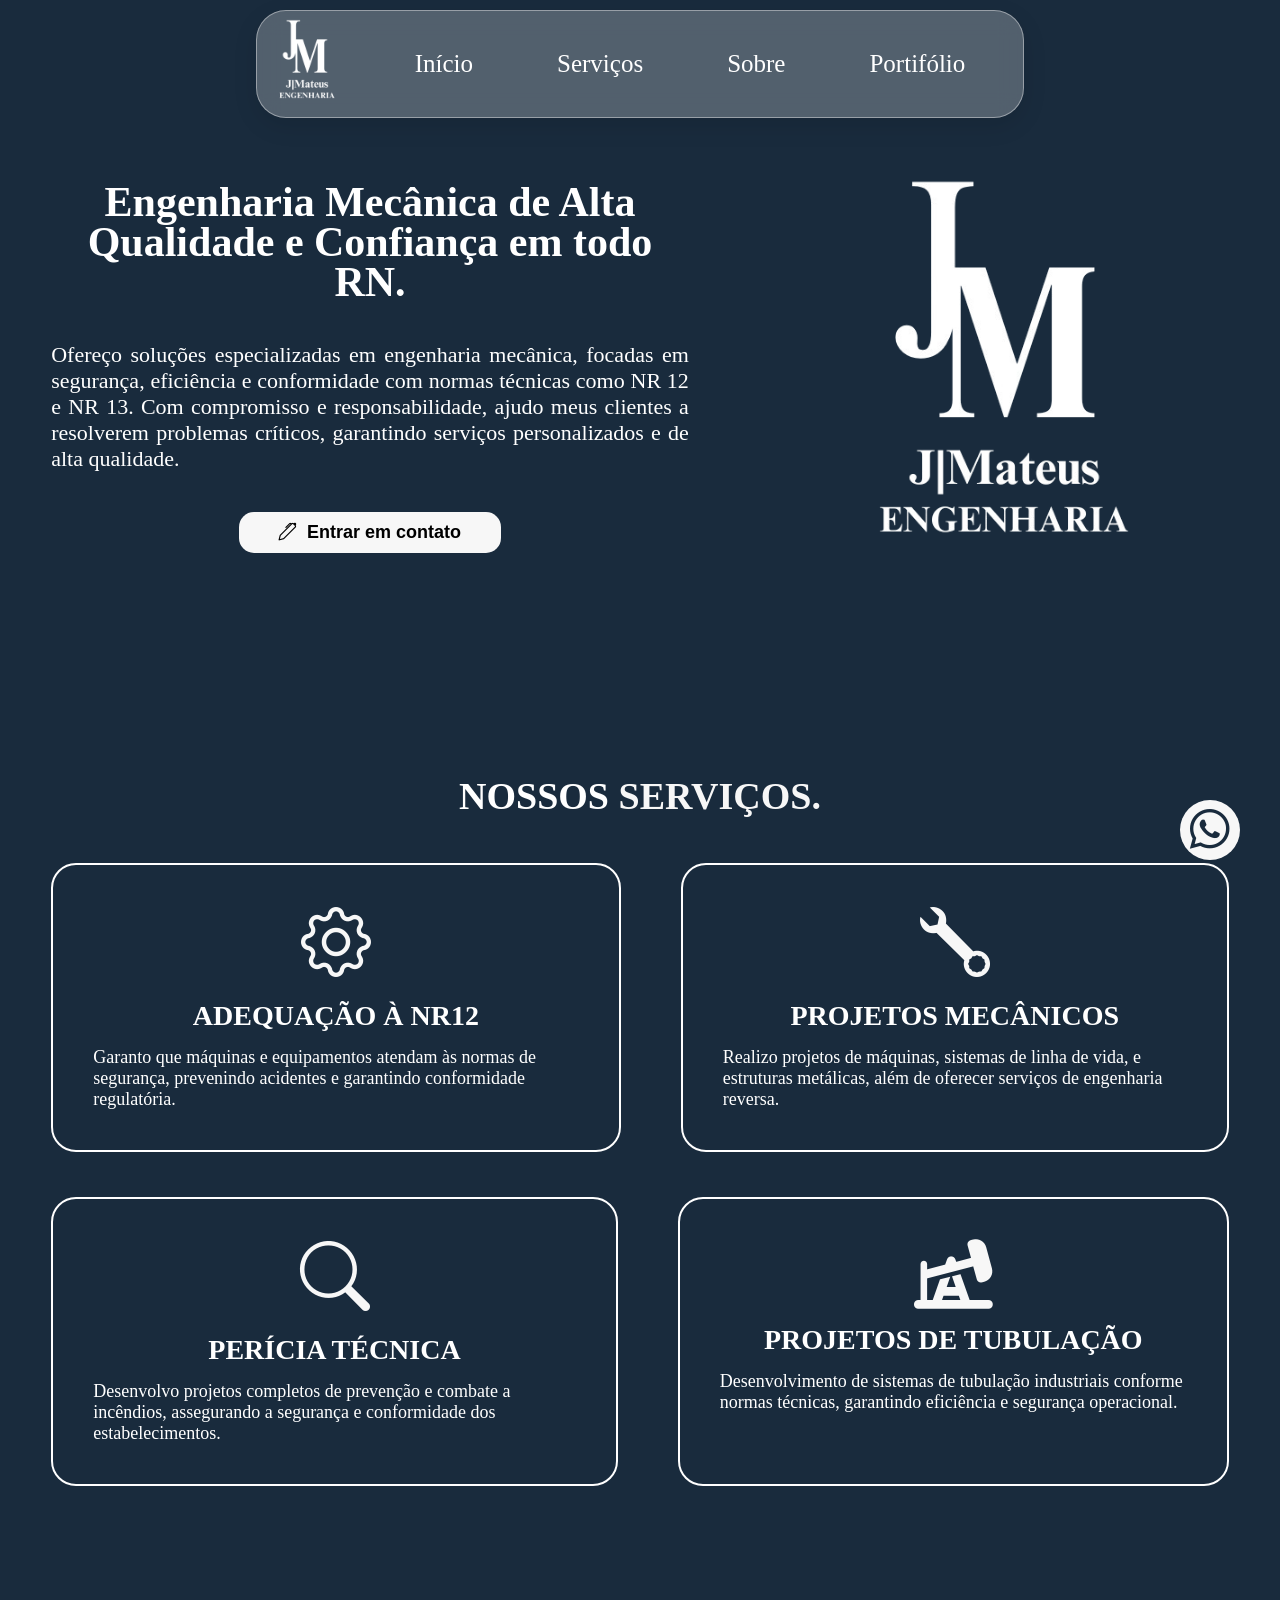
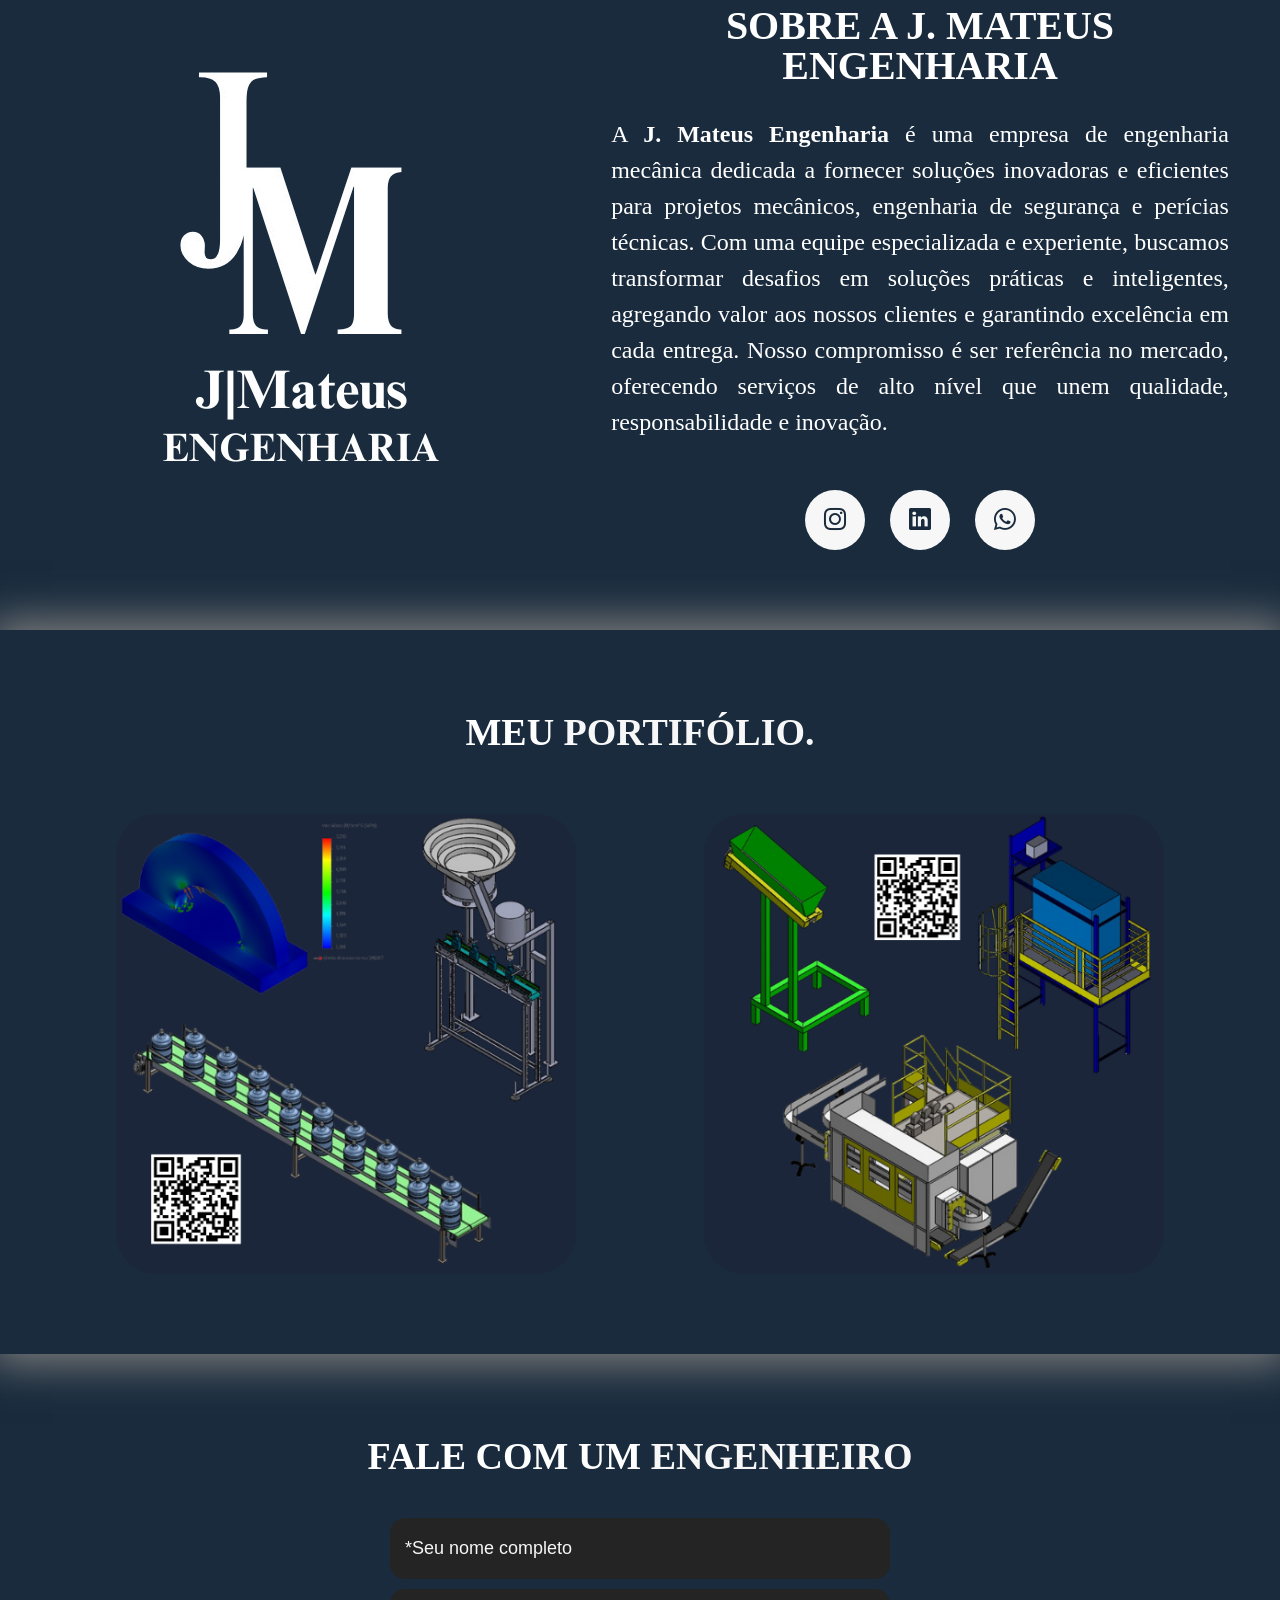
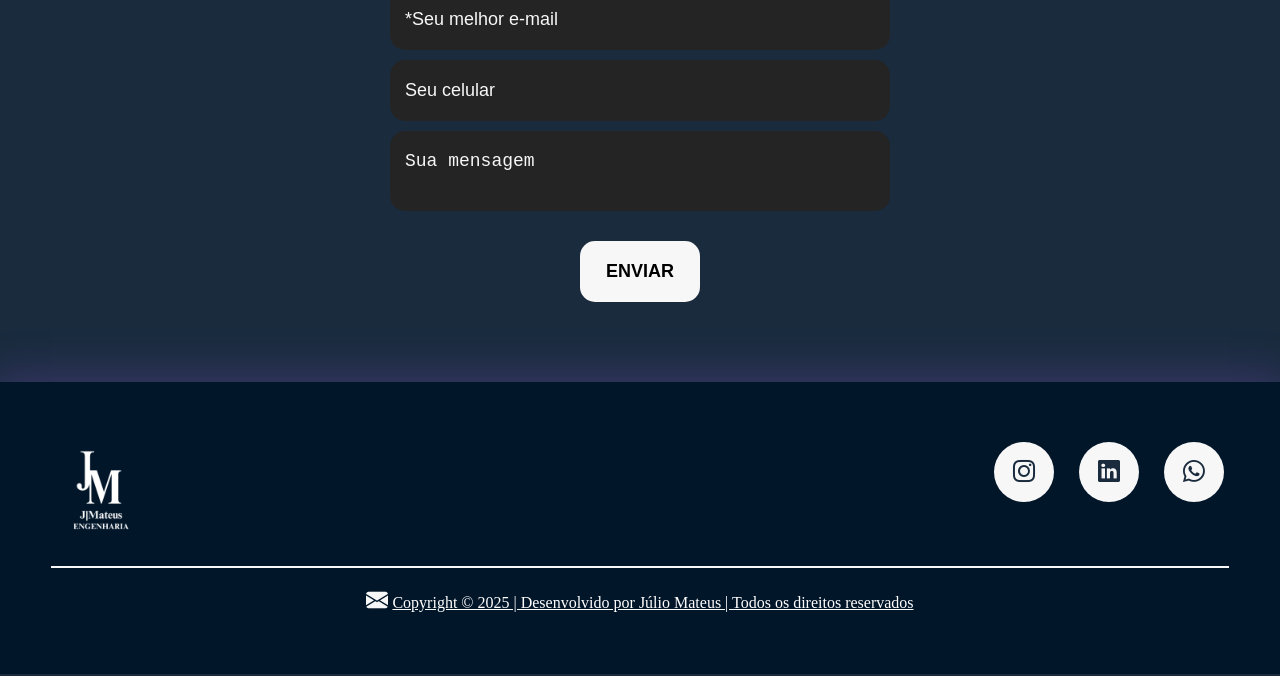
==== index.html @ 00699a29 "Add files via upload INITIAL COMMIT" ====
<!DOCTYPE html>
<html lang="pt-br">
<head>
    <meta charset="UTF-8">
    <meta name="viewport" content="width=device-width, initial-scale=1.0">
    
    <!-- GOOGLE FONTS -->
    <link rel="preconnect" href="https://fonts.googleapis.com">
    <link rel="preconnect" href="https://fonts.gstatic.com" crossorigin>
    <link href="https://fonts.googleapis.com/css2?family=Merriweather:wght@300&display=swap" rel="stylesheet">

    <!-- FIM GOOGLE FONTS-->
    <link rel="shotcut icon" href="images/LOGO-JMATEUS-ENGENHARIA-BRANCA.png">
    <!-- BOOTSTRAP ICONS-->
    <link rel="stylesheet" href="https://cdn.jsdelivr.net/npm/bootstrap-icons@1.11.3/font/bootstrap-icons.min.css">
    <!-- FIM BOOTSTRAP ICONS-->
    <!-- FONT AWESOME ICONS-->
    <!-- <link rel="stylesheet" href="https://cdnjs.cloudflare.com/ajax/libs/font-awesome/7.1.0/css/all.min.css"> -->
    <!-- <link rel="stylesheet" href="https://cdnjs.cloudflare.com/ajax/libs/font-awesome/7.0.1/css/all.min.css" integrity="sha512-2SwdPD6INVrV/lHTZbO2nodKhrnDdJK9/kg2XD1r9uGqPo1cUbujc+IYdlYdEErWNu69gVcYgdxlmVmzTWnetw==" crossorigin="anonymous" referrerpolicy="no-referrer" /> -->
                         <!-- https://fontawesome.com/icons/pipe-valve?f=classic&s=thin -->
    <link rel="stylesheet" href="https://cdnjs.cloudflare.com/ajax/libs/font-awesome/6.7.2/css/all.min.css" integrity="sha512-Evv84Mr4kqVGRNSgIGL/F/aIDqQb7xQ2vcrdIwxfjThSH8CSR7PBEakCr51Ck+w+/U6swU2Im1vVX0SVk9ABhg==" crossorigin="anonymous" referrerpolicy="no-referrer" />

    <!-- FIM FONT AWESOME ICONS-->




    <link rel="stylesheet" href="style.css">
    <title>J. Mateus Engenharia</title>
</head>
<body>

 <!-- Whatsapp flutuante-->
    <a href="https://wa.me/5584988782069?text=Olá, poderia me falar sobre projetos?" class="whatsapp-float" target="_blank">
    <i class="bi bi-whatsapp"></i></a>


 <!-- fim do Whatsapp flutuante-->

    <header>
        <div class="interface">
            <div class="logo">
                <a href="#">
                    <img src="images/LOGO-JMATEUS-ENGENHARIA-BRANCA.png" alt="Logo de J. Mateus Engenharia" width="100px">
                </a>
    
            </div>
            <!-- <div class="logo-crea">
                <a href="#">
                    <img src="images/logocreabranca.png" alt="crea" width="150px">
                </a>
            </div> -->



            <nav class = "menu-desktop">
                <ul>
                    <li><a href="#INICIO">Início</a></li>
                    <li><a href="#SERVICOS">Serviços</a></li>
                    <li><a href="#SOBRE">Sobre</a></li>
                    <li><a href="#PORTIFOLIO">Portifólio</a></li>
                    

                </ul>


            </nav>
            <div class="alivio">

                
            </div>


        </div><!--!interface-->
    </header>


    <main>

        
        <section class="topo-do-site" id="INICIO">

            <div class="interface">
                <div class="flex">
                    <div class="txt-topo-site">
                        <h1>Engenharia Mecânica de Alta Qualidade e Confiança em todo RN<span>.</span></h1>
                        <p>Ofereço soluções especializadas em engenharia mecânica, 
                            focadas em segurança, eficiência e conformidade com normas
                             técnicas como NR 12 e NR 13. Com compromisso e responsabilidade, 
                             ajudo meus clientes a resolverem problemas críticos, garantindo 
                             serviços personalizados e de alta qualidade.</p>

                        <div class="btn-contato">
                            <a href="contato_forms.html">


                                <button><i class="bi bi-pen"></i>Entrar em contato</button>
                            </a>
                        </div> <!-- btn contato-->




                    </div><!-- txt topo site-->
                    <div class="img-topo-site">

                        <img src="images/LOGO-JMATEUS-ENGENHARIA-BRANCA.png" alt="" width="450px">
                    </div> <!-- img topo site-->



                </div> <!--flex-->


            </div><!-- interface-->
            
        </section> <!-- section topo do site-->

        <section class="especialidades" id="SERVICOS">
            <div class="interface">
                <h2 class="titulo">NOSSOS <span>SERVIÇOS.</span></h2>
                <div class="flex">

                    <div class="especialidades-box">
                        <i class="bi bi-gear"></i>
                        <h3>ADEQUAÇÃO À NR12</h3>
                        <p>Garanto que máquinas e equipamentos atendam às normas de segurança, prevenindo acidentes e garantindo conformidade regulatória.</p>
                    </div><!--especialidades-box-->

                    
                    <!-- <div class="especialidades-box">
                        <i class="bi bi-exclamation-triangle"></i>
                        <h3>NR13</h3>
                        <p>Ofereço serviços para garantir que caldeiras, vasos de pressão e tubulações estejam em conformidade com as normas de segurança, prevenindo riscos e acidentes.</p>
                    </div>especialidades-box -->

                    <div class="especialidades-box">
                        <i class="bi bi-wrench"></i>
                        <h3>PROJETOS MECÂNICOS</h3>
                        <p>Realizo projetos de máquinas, sistemas de linha de vida, e estruturas metálicas, além de oferecer serviços de engenharia reversa.</p>
                    </div><!--especialidades-box-->

                </div><!--flex-->


                <div class="flex">
                    <div class="especialidades-box">
                        <i class="bi bi-search"></i>
                        <h3>PERÍCIA TÉCNICA</h3>
                        <p>Desenvolvo projetos completos de prevenção e combate a incêndios, assegurando a segurança e conformidade dos estabelecimentos.</p>
                    </div><!--especialidades-box-->

                    <div class="especialidades-box">
                        <!-- <i class="fa-solid fa-pipe"></i> -->
                        <i class="fa-solid fa-oil-well"></i>
                        <h3>PROJETOS DE TUBULAÇÃO</h3>
                        <p>Desenvolvimento de sistemas de tubulação industriais conforme normas técnicas, garantindo eficiência e segurança operacional.</p>
                    </div>

                </div><!--flex-->



 
            </div><!--interface-->
        </section><!--section especialidades-->

        <section class="sobre" id="SOBRE">
            <div class="interface">
                <div class="flex">
                    <div class="img-sobre">

                        <img src="images/LOGO-JMATEUS-ENGENHARIA-BRANCA.png" alt="Logo de J. Mateus Engenharia">
                    </div>



                    <!-- <div class="img-sobre">
                        <blockquote class="instagram-media" data-instgrm-permalink="https://www.instagram.com/p/DHyDS01RfUH/?utm_source=ig_web_copy_link/" data-instgrm-version="14" style="max-width: 540px; min-width: 326px;">
                            <a href="https://www.instagram.com/p/DHyDS01RfUH/?utm_source=ig_web_copy_link/">Ver esta publicação no Instagram</a>
                        </blockquote>
                        <script async src="//www.instagram.com/embed.js"></script>
                    </div> -->
                    


                    <div class="txt-sobre">
                        <h2>SOBRE A J. MATEUS ENGENHARIA</h2>
                        <P>A <span class="empresa">J. Mateus Engenharia</span> é uma empresa de engenharia mecânica dedicada a fornecer soluções inovadoras e eficientes para projetos mecânicos, engenharia de segurança e perícias técnicas. Com uma equipe especializada e experiente, buscamos transformar desafios em soluções práticas e inteligentes, agregando valor aos nossos clientes e garantindo excelência em cada entrega.
                            Nosso compromisso é ser referência no mercado, oferecendo serviços de alto nível que unem qualidade, responsabilidade e inovação.
                            
                        </p>
                        <div class="btn-social">
                            <a href="https://www.instagram.com/jmateusengenharia/"><button><i class="bi bi-instagram"></i></button></a>
                            <a href="https://www.linkedin.com/in/julio-mateus555/"><button><i class="bi bi-linkedin"></i></i></button></a>
                            <a href="https://wa.me/5584988782069"><button><i class="bi bi-whatsapp"></i></button></a>
                        </div>
                    </div><!--txt sobre-->

                </div><!-- flex -->
            </div><!-- interfacec -->
        </section><!-- sobre -->

        <section class="portifolio" id="PORTIFOLIO">
            <div class="interface">
                <h2 class="titulo">MEU <span>PORTIFÓLIO.</span></h2>
                <div class="flex">
                    <div class="img-port" style="background-image: url(images/Projetos-mecânicos.png);">
                        <div class="overlay">Projetos Mecânicos</div>
                    </div>
                    <div class="img-port" style="background-image: url(images/Projetos-NR12.png);">
                        <div class="overlay">NR 12</div>
                    </div>
 

                    

                </div><!--flex-->

            </div><!--interface-->
        </section><!--portifolio-->

        <section class="formulario">
            <div class="interface">
                <h2 class="titulo">FALE COM UM <span>ENGENHEIRO</span></h2>
                <!-- <form action="https://api.staticforms.xyz/submit" method="post"> -->
                <form action="https://formsubmit.co/juliodev555@gmail.com" method="POST">

                    
                    <input type="name" name="nome" id="" placeholder="*Seu nome completo" required>
                    <input type="email" name="email" id="" placeholder="*Seu melhor e-mail" required>
                    <input type="text" name="celular" id="" placeholder="Seu celular">
                    <textarea name="mensagem" id="" placeholder="Sua mensagem"></textarea>
                    <div class="btn-enviar"><input type="submit" value="ENVIAR"></div>

                    <!-- <input type="hidden" name="accessKey" value="3f8854d4-25dc-4fc2-8181-4c9c57c3ec31"> -->
                    <!-- <input type="hidden" name="redirectTo" value="https://engenheirojulio.com.br"> -->
                
                </form>



            </div><!--interface-->


        </section><!--formulario-->


    </main>

    <footer>
        <div class="interface">
            <div class="line-footer">
                <div class="flex">
                    <div class="logo-footer">
                        <a href="#INICIO" class="scroll-to-top">
                            <img src="images/LOGO-JMATEUS-ENGENHARIA-BRANCA.png" alt="" width="100px">

                        </a>
                        
                    </div><!--logo footer-->
                    <div class="btn-social">
                        <a href="https://www.instagram.com/jmateusengenharia/"><button><i class="bi bi-instagram"></i></button></a>
                        <a href="https://www.linkedin.com/in/julio-mateus555/"><button><i class="bi bi-linkedin"></i></i></button></a>
                        <a href="https://wa.me/5584988782069?text=Olá, poderia me falar sobre projetos?"><button><i class="bi bi-whatsapp"></i></button></a>

                    </div><!--btn social-->
                </div><!--felx-->


            </div><!--line footer-->
            <div class="line-footer borda">
                <p><i class="bi bi-envelope-fill"></i> <a href="mailto:juliodev555@gmail.com">Copyright © 2025 | Desenvolvido por Júlio Mateus | Todos os direitos reservados</a></p>

            </div><!--line footer-->

        </div><!--interface-->
    </footer>
</body>
</html>
---- style.css ----
/* ESTILO GERAL --- */

:root {

    /* --maintheme: #1B263B; */
    --maintheme:  rgba(0, 20, 40, 0.9);
    --botoes: #F7F7F7;
    --botoesborda: #a360fa33;
    --letras: #FFF;
    /* --cabecalho: #040c1c; */
    --cabecalho: rgba(0, 20, 40, 0.9);
    --Portifolio-letra: black;
    /* Adicione mais variáveis conforme necessário */
}




* {


    margin: 0;
    padding: 0;
    box-sizing: border-box;
    /* font-family: "Montserrat", sans-serif; */

    .merriweather-light {
        font-family: "Merriweather", sans-serif;
        font-weight: 700;
        font-style: normal;
      }
      
      
    /* 
    // <uniquifier>: Use a unique and descriptive class name
// <weight>: Use a value from 100 to 900

.montserrat-<uniquifier> {
  font-family: "Montserrat", sans-serif;
  font-optical-sizing: auto;
  font-weight: <weight>;
  font-style: normal;
}
 */

 
}




html{
    scroll-behavior: smooth;
}

body {

    background-color: var(--maintheme);
    height: 100vh;

}

.interface {
    max-width: 1280px;
    margin: 0 auto;

}

.flex {
    display: flex;
}

.btn-contato a {
    text-decoration: none; /* Remove sublinhado do link */
}

.btn-contato button {
    padding: 10px 40px;
    font-size: 18px;
    font-weight: 600;
    background-color: var(--botoes);
    border: 0;
    border-radius: 15px;
    cursor: pointer;
    transition: .2s;
    display: flex;
    align-items: center;
    justify-content: center;
    gap: 10px; /* Espaço entre o ícone e o texto */
    text-decoration: none; /* Remove qualquer sublinhado no botão */

}

h2.titulo {
    color: #fff;
    font-size: 38px;
    text-align: center;
}

h2.titulo span {
    color: var(--botoes);
}

button:hover,
form .btn-enviar input[type=submit]:hover {

    box-shadow: 0px 0px 8px var(--botoes);
    transform: scale(1.05);
}


/*ESTILO DO WHATSAPP FLUTUANTE */
.whatsapp-float {
    position: fixed;
    width: 60px; /* tamanho do botão */
    height: 60px;
    bottom: 40px; /* distância do fundo */
    right: 40px; /* distância da lateral */
    background-color: var(--botoes);
    border-radius: 50%;
    display: flex;
    align-items: center;
    justify-content: center;
    z-index: 1000;
    transition: transform 0.3s ease, box-shadow 0.3s ease;
}

.whatsapp-float:hover {
    transform: scale(1.1);
    box-shadow: 0 6px 12px rgba(0,0,0,0.4);
}

.whatsapp-float i {

    font-size: 40px;
    color: var(--maintheme);
}

/* FIM DO ESTILO DO WHATSAPP FLUTUANTE */



/* ESTILO DO CABEÇALHO */

header {

    left: 50%;
    top: 10px; /* Distância do topo para dar a sensação de flutuar */
    width: 60%;
    transform: translateX(-50%);
    background-color: var(--cabecalho);
    /* background: rgba(0, 20, 40, 0.9); Fundo escuro translúcido */
    position: fixed;
    z-index: 1000;
    backdrop-filter: blur(8px); /* Deixa o fundo com leve desfoque */
    box-shadow: 0 2px 10px rgba(0, 0, 0, 0.3);


    background: rgba(255, 255, 255, 0.25); /* Transparência suave */
    backdrop-filter: blur(12px); /* Efeito vidro fosco */
    -webkit-backdrop-filter: blur(12px); /* Safari */
    border: 1px solid rgba(255, 255, 255, 0.4);
    border-radius: 30px; /* Bordas arredondadas */
    box-shadow: 0 8px 25px rgba(0, 0, 0, 0.1);
}

main {
    padding-top: 00px; /* Ajuste este valor para corresponder à altura do seu cabeçalho */
}

header>.interface {
    display: flex;
    align-items: center;
    justify-content: space-between;

}

header a {
    /* color: #7d7d7d; */
    font-size: 25px;
    /* line-height: 40px; */
    color: #fff;
    text-decoration: none;
    display: inline-block;
    transition: .2s;

}

header a:hover {
    color: #fff;
    transform: scale(1.05);
}


header nav ul {
    list-style-type: none;
    /* color: #fff; */
}

header nav ul li {
    display: inline-block;
    padding: 0 40px;
    /* color: #fff; */
}



/* ESTILO DO TOPO DO SITE */


section.topo-do-site {
    padding: 140px 4%;
    scroll-margin-top: 100px;   /* Ajuste este valor para corresponder à altura do seu cabeçalho */
    /* background-image: url('images/fundo-jmateus.png'); */
    background-size: cover;      /* Faz a imagem ocupar toda a seção */
    background-position: center; /* Centraliza a imagem */
    background-attachment: fixed; /* 💡 Aqui está o efeito parallax */
    
}

section.topo-do-site .flex {
    align-items: center;
    justify-content: center;
    gap: 90px;
}

.topo-do-site h1 {
    color: #fff;
    font-size: 42px;
    line-height: 40px;
    text-align: center;
}
.topo-do-site .txt-topo-site {
    /* background-image: url('images/'); */

    position: relative;
    /* overflow: hidden; */
}

.topo-do-site .txt-topo-site::before {
    content: "";
    position: absolute;
    inset: 0;

    border-radius: 10px;
    pointer-events: none; /* garante que não atrapalhe cliques no conteúdo */
}

.topo-do-site .txt-topo-site h1 span {
    color: var(--letras);
    text-align: justify;
}

.topo-do-site .txt-topo-site p {
    color: #fff;
    margin: 40px 0px;
    font-size: 22px;
    text-align: justify;
    /* line-height: 40px; */

}

.topo-do-site .btn-contato{

    display: flex;
    justify-content: center;
    gap: 15px;
}



/* .topo-do-site .img-topo-site img {
    position: relative;
    animation: flutuar 2s ease-in-out infinite alternate;
}

@keyframes flutuar {
    0% {
        top: 0;

    }

    100% {
        top: 30px;
    }
} */


/* ESTILO DAS ESPECIALIDADES */

section.especialidades {
    padding: 40px 4%;
    scroll-margin-top: 100px;   /* Ajuste este valor para corresponder à altura do seu cabeçalho */
}

section.especialidades .flex {
    gap: 60px;

}

.especialidades .especialidades-box {
    color: #fff;
    padding: 40px;
    border: 2px solid #fff;
    border-radius: 25px;
    margin-top: 45px;
    transition: .2s;
    text-align: center;
}

/* 
.especialidades .especialidades-box :hover{
    transform: scale(1.05);
    box-shadow: 0 0 8px #ffffff78;
}
 */

.especialidades .especialidades-box i {
    font-size: 70px;
    color: var(--botoes);
    /* display: inline-block; */

}

.especialidades .especialidades-box h3 {
    font-size: 28px;
    margin: 15px 0;

}

.especialidades .especialidades-box p {
    font-size: 18px;
    text-align: left;
    /* margin: 15px 0; */

}



/* ESTILO DO SOBRE */
section.sobre {
    padding: 80px 4%;
    scroll-margin-top: 100px;   /* Ajuste este valor para corresponder à altura do seu cabeçalho */
}

section.sobre .flex {
    align-items: center;
    gap: 60px;
    flex: 1; /* Garante que o texto use bem o espaço */

    display: flex;
    align-items: center;
    justify-content: center;
    gap: 60px;

    text-align: center; /* Centraliza texto no mobile */

}

.sobre .txt-sobre {
    color: #fff;
}

.sobre .txt-sobre h2 {
    font-size: 40px;
    line-height: 40px;
    margin-bottom: 30px;
    text-align: center;
}

.sobre .txt-sobre h2 span {
    color: var(--botoes);
    display: block;
}

.sobre .txt-sobre .empresa {
    font-weight: bold;      /* Deixa o texto em negrito */
    white-space: nowrap;    /* Impede que quebre de linha */
  }

.sobre .txt-sobre p {
    /* margin: 20px; */

    font-size: 1.5rem;      /* Aumenta a fonte (padrão ~16px → 17.6px) */
    line-height: 1.5;       /* Espaçamento entre linhas mais agradável */
    text-align: justify;
    margin-bottom: 50px;

}


.btn-social{
    display: flex;
    justify-content: center;
    gap: 15px;
}
.btn-social button {
    
    width: 60px;
    height: 60px;
    /* border-radius: 30px; */
    border: none;
    background-color: var(--botoes);
    font-size: 22px;
    cursor: pointer;
    margin: 0 5px;
    border-radius: 50%;
    color: var(--maintheme);
    transition: all 0.3s ease;
    
}


/* ESTILO DO PORTIFOLIO */

section.portifolio {
    padding: 80px 4%;
    box-shadow: 0 0 40px 10px #7d7d7d;
    scroll-margin-top: 100px;   /* Ajuste este valor para corresponder à altura do seu cabeçalho */
}

section.portifolio .flex {
    justify-content: space-around;
    margin-top: 60px;
}

.img-port {
    width: 460px;
    height: 460px;
    background-color: var(--maintheme);
    background-size: cover;
    background-position: 100% 0%;
    transition: 8s;
    cursor: pointer;
    border-radius: 40px;
    position: relative;

}

.img-port:hover {
    background-position: 100% 100%;
}

.overlay {
    position: absolute;
    top: 0;
    left: 0;
    width: 100%;
    height: 100%;
    background-color: var(--botoesborda);
    border-radius: 40px;
    display: flex;
    align-items: center;
    justify-content: center;
    font-size: 48px;
    font-weight: 600;
    color: var(--botoes);
    opacity: 0;
    transition: .5s;
}

.overlay:hover {
    opacity: 1;
}

/* ESTILO DO FORMULARIO DE CONTATO */

section.formulario {
    padding: 80px 4%;

}

form {
    max-width: 500px;
    margin: 0 auto;
    display: flex;
    justify-content: center;
    flex-direction: column;
    gap: 10px;
    margin-top: 40px;

}

form input,
form textarea {
    width: 100%;
    background-color: #242424;
    /* background-color: var(--botoes); */
    border: 0;
    outline: 0;
    padding: 20px 15px;
    border-radius: 15px;
    color: #fff;
    font-size: 18px
}

form textarea {
    resize: none;
    max-height: 200px;
    /* altura do campo de mensagem */
}

form textarea::placeholder{
    color: var(--botoes)
}

form input::placeholder {
    color: var(--botoes);
}

form .btn-enviar {
    margin-top: 20px;
    text-align: center;
    
}

form .btn-enviar input[type=submit] {
    width: 120px;
    background-color: var(--botoes);
    color: black;
    font-weight: 600;
    cursor: pointer;
    transition: 2s;

}

/* ESTILO DO RODAPÉ */

footer {
    padding: 40px 4%;
    box-shadow: 0 0 40px 10px var(--botoesborda);
    background-color: var(--cabecalho);
}

footer .flex {
    justify-content: space-between;
}

footer .line-footer {
    padding: 20px 0;
    /* border-bottom: 2px solid var(--botoes); */
    text-align: center;
}

.borda {
    border-top: 2px solid var(--botoes);
}

/* footer .line-footer p{
    justify-content: center;
} */
footer .line-footer p i {
    color: var(--botoes);
    font-size: 22px;
}

footer .line-footer p a {
    color: #fff;

}


@media screen and (max-width: 1020px) {
    /* CLASSES GERAIS */

    .flex {
        flex-direction: column;
    }



    .topo-do-site .flex {
        flex-direction: column-reverse;
    }

    h2.titulo {
        font-size: 30px;
        line-height: 34px;

    }

    /* CABEÇALHO */
    /* .menu-desktop,
    .btn-contato {
        display: none;

    } */
    .menu-desktop{
        display: none;

    }
    

    /* topo dp site */
    section.topo-do-site .flex {
        gap: 40px;
    }

    section.topo-do-site {
        padding: 20px 8%;
    }

    .topo-do-site h1 {
        color: #fff;
        font-size: 30px;

    }

    .topo-do-site .img-topo-site img {
        width: 100%;
    }

    /* ESTILO DAS ESPECIALIDADES */

    section.especialidades {
        padding: 40px 8%;
    }

    /* ESTILO DO SOBRE */
    section.sobre {
        padding: 80px 8%;
    }

    .sobre .txt-sobre h2 {
        font-size: 34px;
        line-height: 35px;
        text-align: center;
    }
    .btn-social{
        text-align: center;
    }

    .img-sobre img{
        width: 100%;
    }

    /* portifolio */
    section.portifolio {
        padding: 80px 8%;
    }

    .img-port {
        width: 100%;
        max-width: 360px;
        max-height: 360px;
        margin: 0 auto;
    }

    section.portifolio .flex {
        gap: 60px;
    }

    /* RODAPÉ */
    footer .flex{
        flex-direction: column;
        gap: 30px;
    }
    footer .line-footer{
        text-align: center;
    }

    .btn-contato {
        display: flex;
        justify-content: center;
        align-items: center;
        margin: 20px 0;
        margin-right: 20px;
    }
    
    .btn-contato button {
        padding: 10px 40px;
        font-size: 14px; /* Aumentado para melhor visibilidade */
        font-weight: 600;
        background-color: var(--botoes);
        border: 0;
        border-radius: 20px;
        cursor: pointer;
        transition: .2s;
    }
    .logo-crea{
        display: none;

    }

}
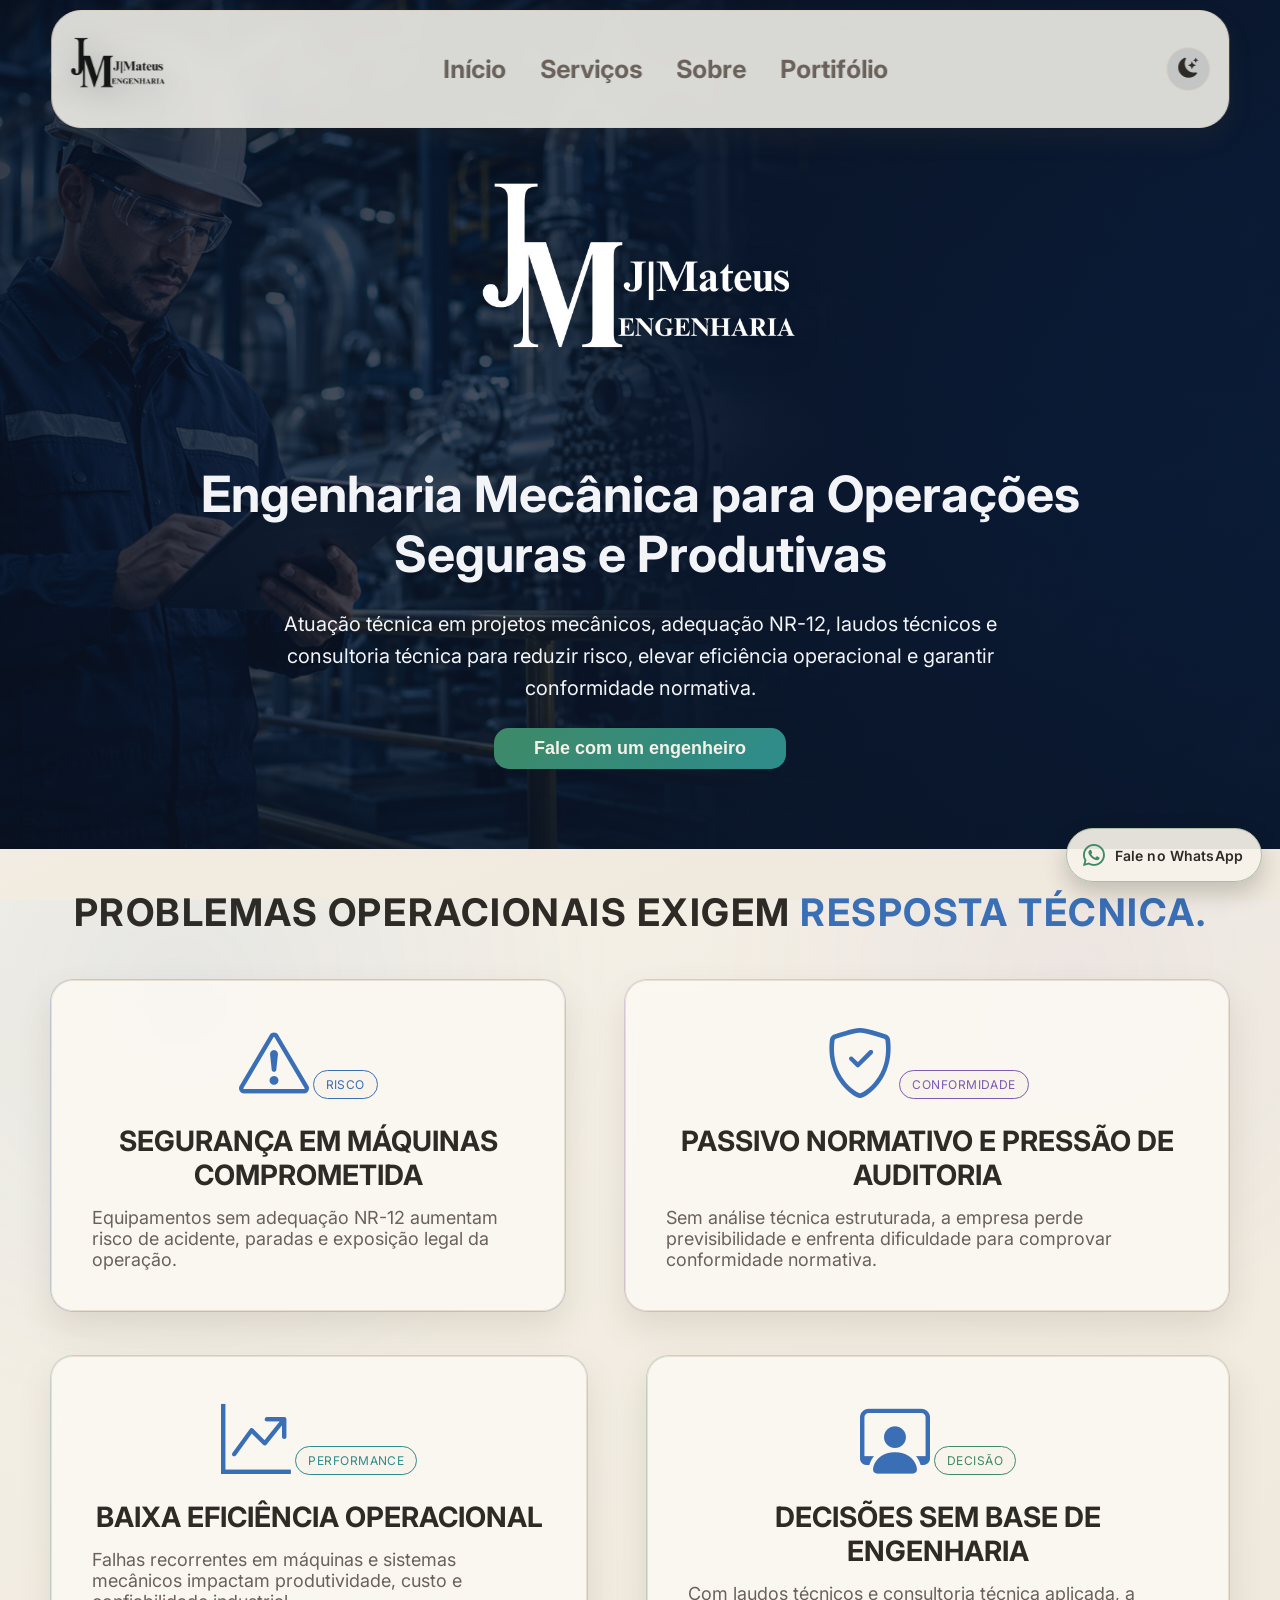
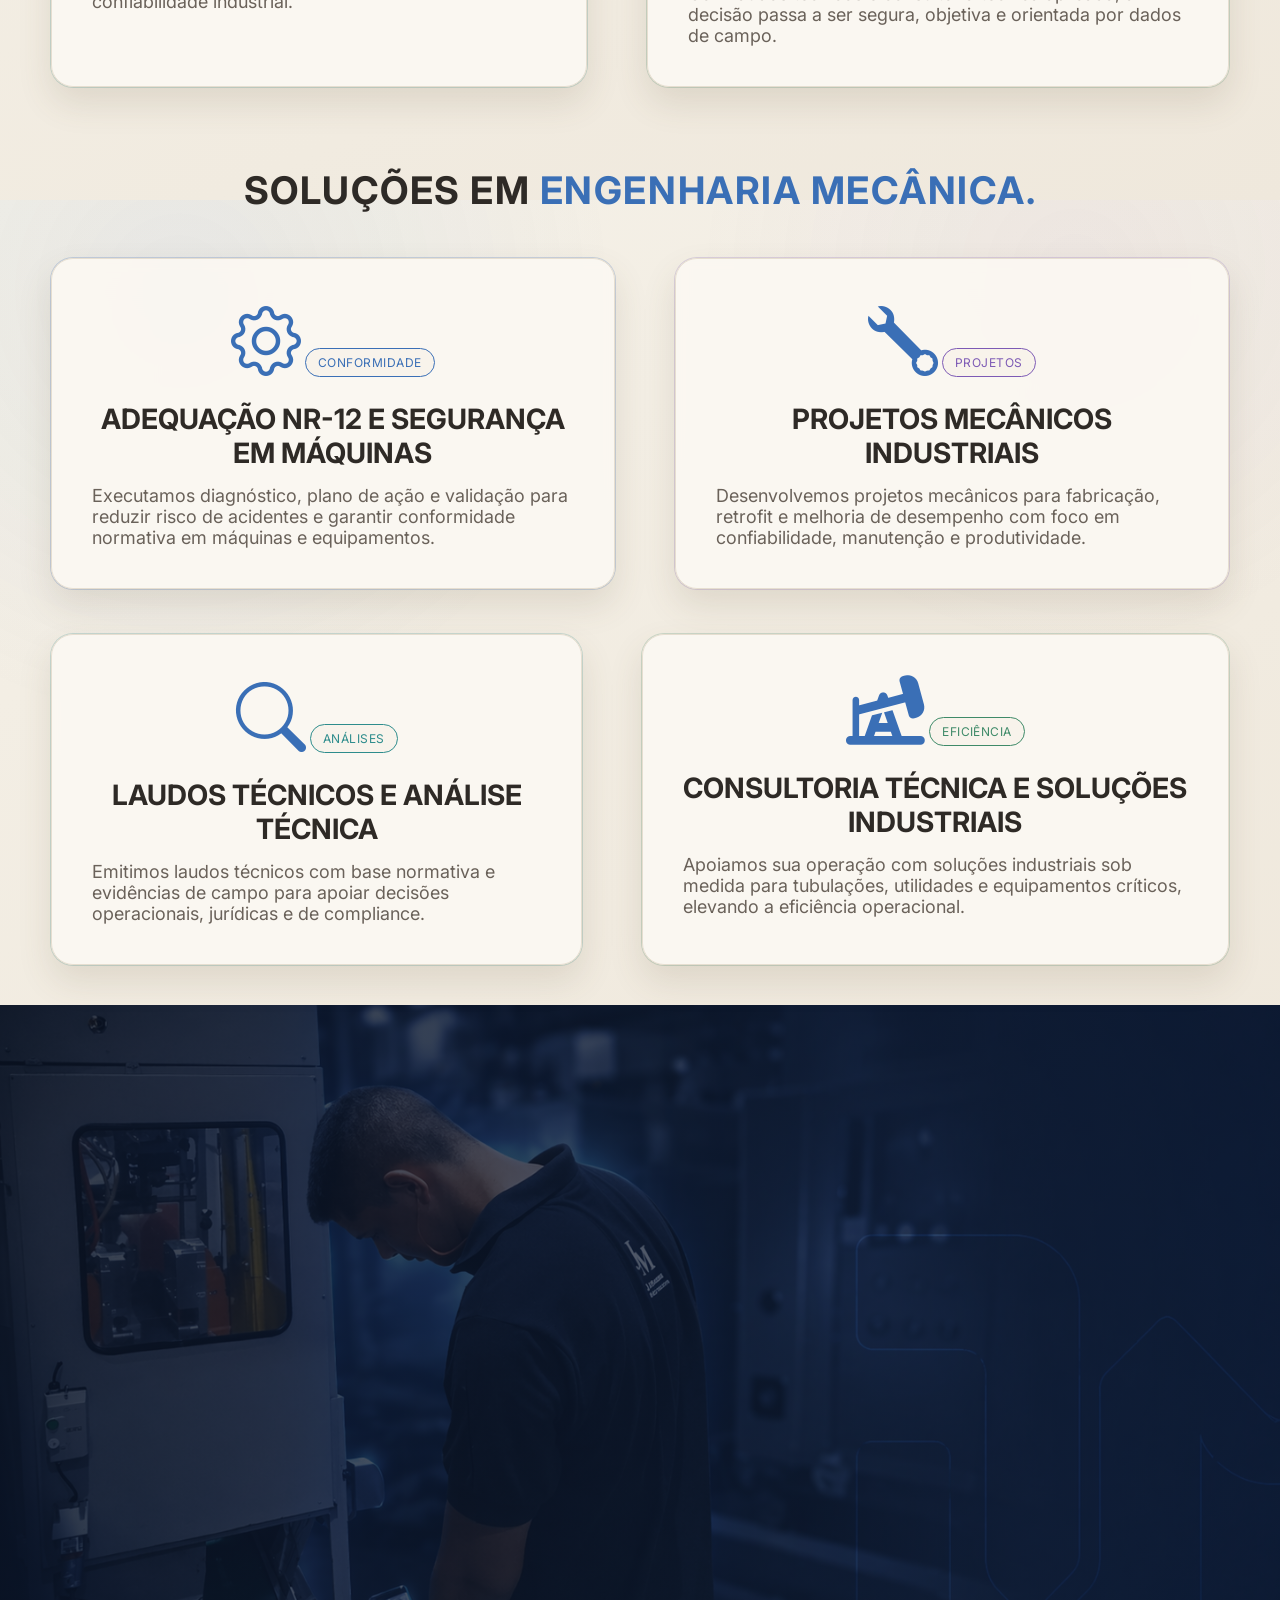
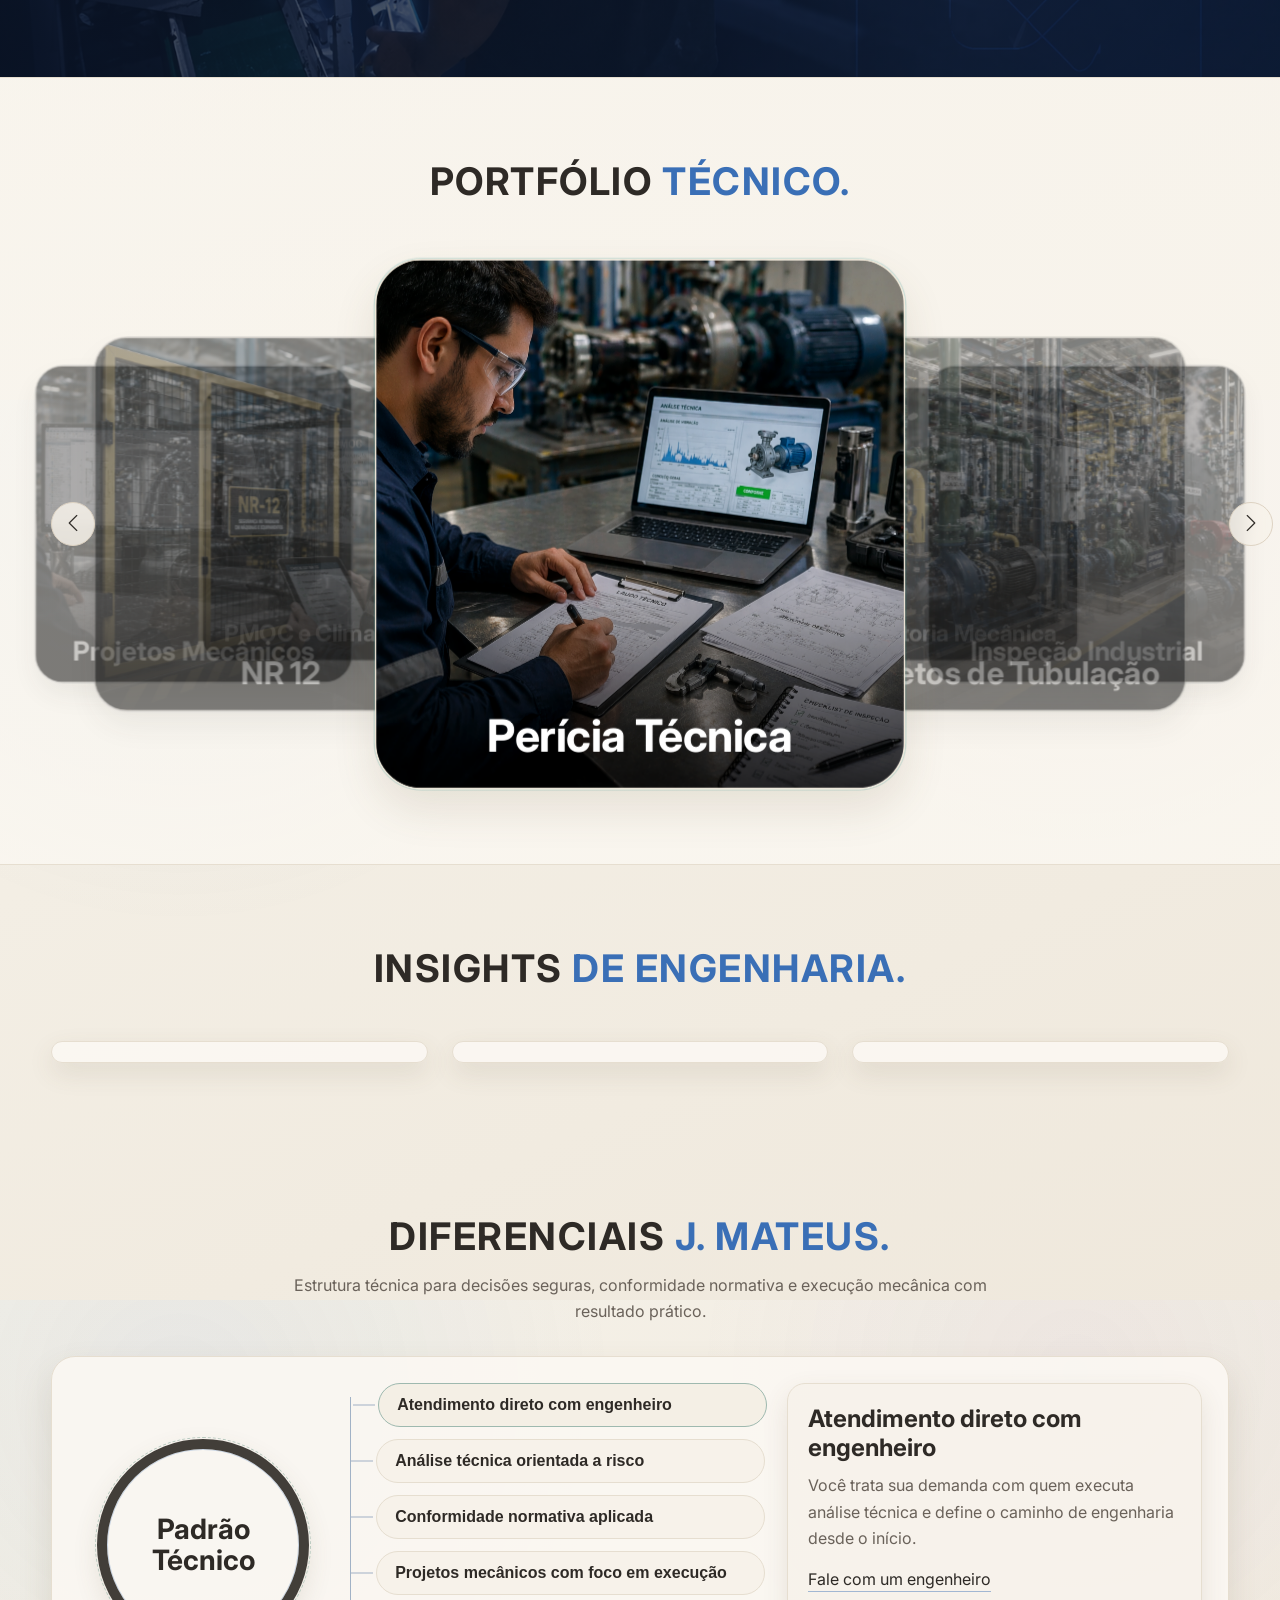
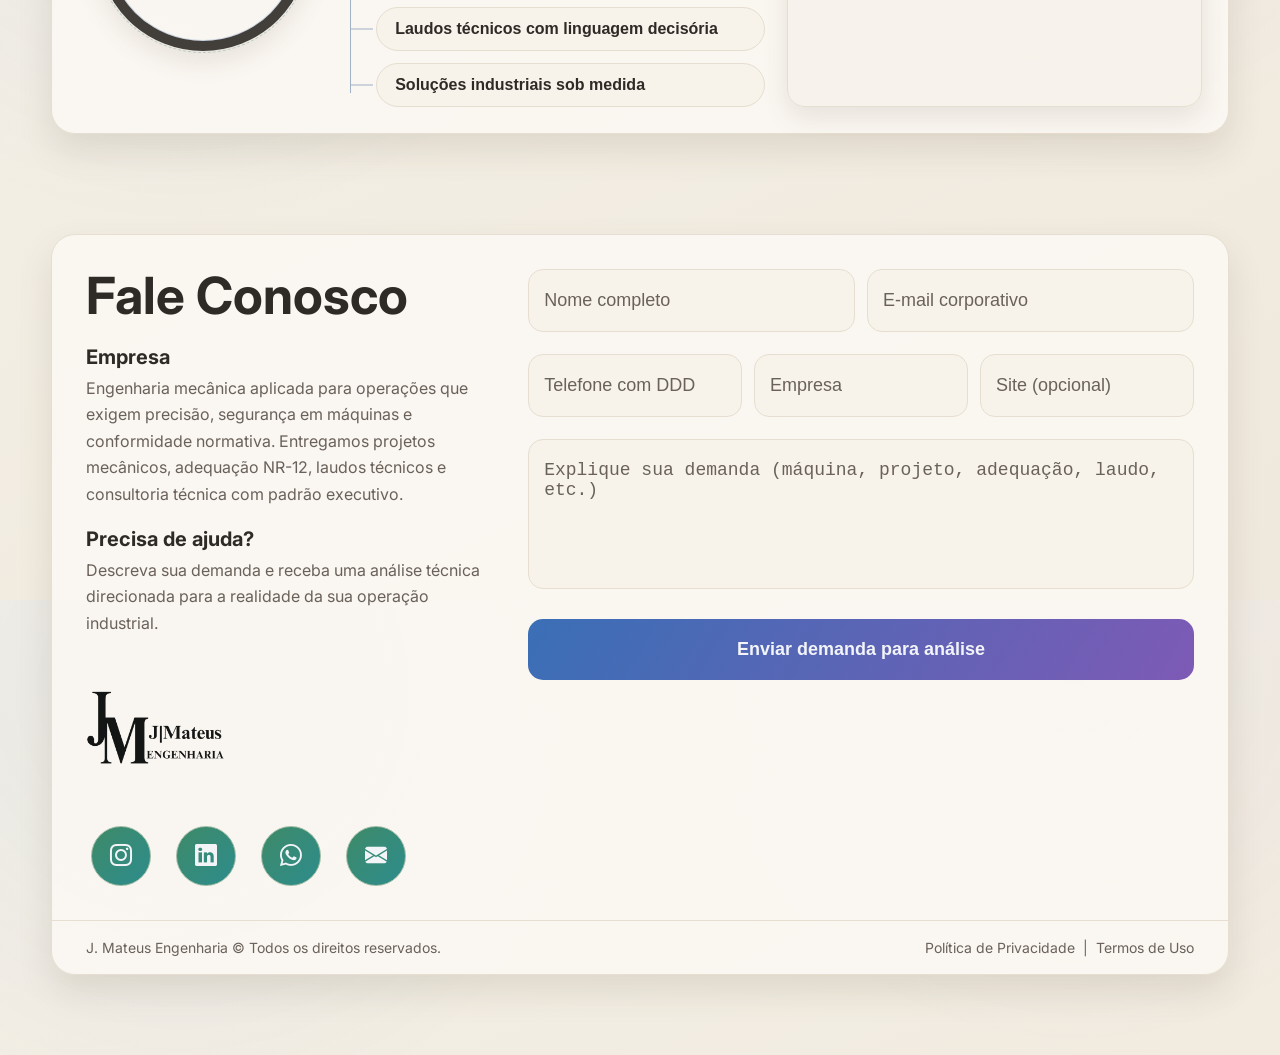
==== commit 5420f92a: "Add files via upload Site atualizado com novas ferramentas e imagens" ====
--- a/index.html
+++ b/index.html
@@ -1,4 +1,4 @@
-<!DOCTYPE html>
+﻿<!DOCTYPE html>
 <html lang="pt-br">
 <head>
     <meta charset="UTF-8">
@@ -7,10 +7,10 @@
     <!-- GOOGLE FONTS -->
     <link rel="preconnect" href="https://fonts.googleapis.com">
     <link rel="preconnect" href="https://fonts.gstatic.com" crossorigin>
-    <link href="https://fonts.googleapis.com/css2?family=Merriweather:wght@300&display=swap" rel="stylesheet">
+    <link href="https://fonts.googleapis.com/css2?family=Inter:wght@300;400;500;600;700&display=swap" rel="stylesheet">
 
     <!-- FIM GOOGLE FONTS-->
-    <link rel="shotcut icon" href="images/LOGO-JMATEUS-ENGENHARIA-BRANCA.png">
+    <link rel="shotcut icon" id="siteFavicon" href="images/LOGO-JMATEUS-ENGENHARIA-BRANCA.png">
     <!-- BOOTSTRAP ICONS-->
     <link rel="stylesheet" href="https://cdn.jsdelivr.net/npm/bootstrap-icons@1.11.3/font/bootstrap-icons.min.css">
     <!-- FIM BOOTSTRAP ICONS-->
@@ -26,13 +26,18 @@
 
 
     <link rel="stylesheet" href="style.css">
-    <title>J. Mateus Engenharia</title>
+    <title>Engenharia Mecânica, Adequação NR-12 e Laudos Técnicos | J. Mateus Engenharia</title>
+    <meta name="description" content="J. Mateus Engenharia entrega engenharia mecânica com foco em projetos mecânicos, adequação NR-12, laudos técnicos e consultoria técnica para soluções industriais seguras, eficientes e em conformidade normativa.">
+    <meta name="robots" content="index, follow">
+    <link rel="canonical" href="https://engenheirojulio.com.br/">
 </head>
 <body>
 
  <!-- Whatsapp flutuante-->
-    <a href="https://wa.me/5584988782069?text=Olá, poderia me falar sobre projetos?" class="whatsapp-float" target="_blank">
-    <i class="bi bi-whatsapp"></i></a>
+    <a href="https://wa.me/5584988782069?text=Olá, poderia me falar sobre projetos?" class="whatsapp-float" target="_blank" rel="noopener noreferrer" aria-label="Fale no WhatsApp com a J. Mateus Engenharia">
+        <i class="bi bi-whatsapp" aria-hidden="true"></i>
+        <span class="whatsapp-text">Fale no WhatsApp</span>
+    </a>
 
 
  <!-- fim do Whatsapp flutuante-->
@@ -41,7 +46,7 @@
         <div class="interface">
             <div class="logo">
                 <a href="#">
-                    <img src="images/LOGO-JMATEUS-ENGENHARIA-BRANCA.png" alt="Logo de J. Mateus Engenharia" width="100px">
+                    <img src="images/logo_horizontal_bep-removebg-preview.png" data-logo data-dark="images/logo_horizontal_bep-removebg-preview.png" data-light="images/logo_horizontal_peb-removebg-preview.png" alt="Logo de J. Mateus Engenharia">
                 </a>
     
             </div>
@@ -65,14 +70,30 @@
 
 
             </nav>
-            <div class="alivio">
-
-                
+            <div class="header-actions">
+                <button class="theme-toggle" id="themeToggle" aria-label="Alternar tema" aria-pressed="false">
+                    <i class="bi bi-brightness-high-fill"></i>
+                </button>
+                <button class="mobile-menu-btn" id="mobileMenuBtn" aria-label="Abrir menu" aria-controls="mobileNav" aria-expanded="false">
+                    <i class="bi bi-list"></i>
+                </button>
             </div>
 
 
         </div><!--!interface-->
     </header>
+    <div class="mobile-menu-overlay" id="mobileMenuOverlay"></div>
+    <nav class="mobile-nav" id="mobileNav" aria-hidden="true">
+        <button class="mobile-menu-close" id="mobileMenuClose" aria-label="Fechar menu">
+            <i class="bi bi-x-lg"></i>
+        </button>
+        <ul>
+            <li><a href="#INICIO">Início</a></li>
+            <li><a href="#SERVICOS">Serviços</a></li>
+            <li><a href="#SOBRE">Sobre</a></li>
+            <li><a href="#PORTIFOLIO">Portifólio</a></li>
+        </ul>
+    </nav>
 
 
     <main>
@@ -81,51 +102,68 @@
         <section class="topo-do-site" id="INICIO">
 
             <div class="interface">
-                <div class="flex">
-                    <div class="txt-topo-site">
-                        <h1>Engenharia Mecânica de Alta Qualidade e Confiança em todo RN<span>.</span></h1>
-                        <p>Ofereço soluções especializadas em engenharia mecânica, 
-                            focadas em segurança, eficiência e conformidade com normas
-                             técnicas como NR 12 e NR 13. Com compromisso e responsabilidade, 
-                             ajudo meus clientes a resolverem problemas críticos, garantindo 
-                             serviços personalizados e de alta qualidade.</p>
-
-                        <div class="btn-contato">
-                            <a href="contato_forms.html">
-
-
-                                <button><i class="bi bi-pen"></i>Entrar em contato</button>
-                            </a>
-                        </div> <!-- btn contato-->
-
-
-
-
-                    </div><!-- txt topo site-->
-                    <div class="img-topo-site">
-
-                        <img src="images/LOGO-JMATEUS-ENGENHARIA-BRANCA.png" alt="" width="450px">
-                    </div> <!-- img topo site-->
-
-
-
-                </div> <!--flex-->
+                <div class="hero-clean">
+                    <img src="images/logo_horizontal_bep-removebg-preview.png" data-logo data-theme-fixed="true" data-dark="images/logo_horizontal_bep-removebg-preview.png" data-light="images/logo_horizontal_peb-removebg-preview.png" alt="Logo da J. Mateus Engenharia" class="hero-logo">
+                    <h1>Engenharia Mecânica para Operações Seguras e Produtivas</h1>
+                    <p class="hero-subtitle">Atuação técnica em projetos mecânicos, adequação NR-12, laudos técnicos e consultoria técnica para reduzir risco, elevar eficiência operacional e garantir conformidade normativa.</p>
+                    <div class="btn-contato">
+                        <a href="#CONTATO"><button type="button">Fale com um engenheiro</button></a>
+                    </div>
+                </div>
 
 
             </div><!-- interface-->
             
-        </section> <!-- section topo do site-->
-
-        <section class="especialidades" id="SERVICOS">
-            <div class="interface">
-                <h2 class="titulo">NOSSOS <span>SERVIÇOS.</span></h2>
-                <div class="flex">
-
-                    <div class="especialidades-box">
-                        <i class="bi bi-gear"></i>
-                        <h3>ADEQUAÇÃO À NR12</h3>
-                        <p>Garanto que máquinas e equipamentos atendam às normas de segurança, prevenindo acidentes e garantindo conformidade regulatória.</p>
-                    </div><!--especialidades-box-->
+        </section> <!-- section topo do site-->
+
+        <section class="especialidades" id="PROBLEMAS">
+            <div class="interface">
+                <h2 class="titulo">PROBLEMAS OPERACIONAIS EXIGEM <span>RESPOSTA TÉCNICA.</span></h2>
+                <div class="flex">
+                    <div class="especialidades-box">
+                        <i class="bi bi-exclamation-triangle"></i>
+                        <span class="service-badge badge-blue">Risco</span>
+                        <h3>SEGURANÇA EM MÁQUINAS COMPROMETIDA</h3>
+                        <p>Equipamentos sem adequação NR-12 aumentam risco de acidente, paradas e exposição legal da operação.</p>
+                    </div>
+
+                    <div class="especialidades-box">
+                        <i class="bi bi-shield-check"></i>
+                        <span class="service-badge badge-purple">Conformidade</span>
+                        <h3>PASSIVO NORMATIVO E PRESSÃO DE AUDITORIA</h3>
+                        <p>Sem análise técnica estruturada, a empresa perde previsibilidade e enfrenta dificuldade para comprovar conformidade normativa.</p>
+                    </div>
+                </div>
+
+                <div class="flex">
+                    <div class="especialidades-box">
+                        <i class="bi bi-graph-up-arrow"></i>
+                        <span class="service-badge badge-cyan">Performance</span>
+                        <h3>BAIXA EFICIÊNCIA OPERACIONAL</h3>
+                        <p>Falhas recorrentes em máquinas e sistemas mecânicos impactam produtividade, custo e confiabilidade industrial.</p>
+                    </div>
+
+                    <div class="especialidades-box">
+                        <i class="bi bi-person-workspace"></i>
+                        <span class="service-badge badge-green">Decisão</span>
+                        <h3>DECISÕES SEM BASE DE ENGENHARIA</h3>
+                        <p>Com laudos técnicos e consultoria técnica aplicada, a decisão passa a ser segura, objetiva e orientada por dados de campo.</p>
+                    </div>
+                </div>
+            </div>
+        </section>
+
+        <section class="especialidades" id="SERVICOS">
+            <div class="interface">
+                <h2 class="titulo">SOLUÇÕES EM <span>ENGENHARIA MECÂNICA.</span></h2>
+                <div class="flex">
+
+                    <div class="especialidades-box">
+                        <i class="bi bi-gear"></i>
+                        <span class="service-badge badge-blue">Conformidade</span>
+                        <h3>ADEQUAÇÃO NR-12 E SEGURANÇA EM MÁQUINAS</h3>
+                        <p>Executamos diagnóstico, plano de ação e validação para reduzir risco de acidentes e garantir conformidade normativa em máquinas e equipamentos.</p>
+                    </div><!--especialidades-box-->
 
                     
                     <!-- <div class="especialidades-box">
@@ -134,28 +172,31 @@
                         <p>Ofereço serviços para garantir que caldeiras, vasos de pressão e tubulações estejam em conformidade com as normas de segurança, prevenindo riscos e acidentes.</p>
                     </div>especialidades-box -->
 
-                    <div class="especialidades-box">
-                        <i class="bi bi-wrench"></i>
-                        <h3>PROJETOS MECÂNICOS</h3>
-                        <p>Realizo projetos de máquinas, sistemas de linha de vida, e estruturas metálicas, além de oferecer serviços de engenharia reversa.</p>
-                    </div><!--especialidades-box-->
+                    <div class="especialidades-box">
+                        <i class="bi bi-wrench"></i>
+                        <span class="service-badge badge-purple">Projetos</span>
+                        <h3>PROJETOS MECÂNICOS INDUSTRIAIS</h3>
+                        <p>Desenvolvemos projetos mecânicos para fabricação, retrofit e melhoria de desempenho com foco em confiabilidade, manutenção e produtividade.</p>
+                    </div><!--especialidades-box-->
 
                 </div><!--flex-->
 
 
                 <div class="flex">
-                    <div class="especialidades-box">
-                        <i class="bi bi-search"></i>
-                        <h3>PERÍCIA TÉCNICA</h3>
-                        <p>Desenvolvo projetos completos de prevenção e combate a incêndios, assegurando a segurança e conformidade dos estabelecimentos.</p>
-                    </div><!--especialidades-box-->
-
-                    <div class="especialidades-box">
-                        <!-- <i class="fa-solid fa-pipe"></i> -->
-                        <i class="fa-solid fa-oil-well"></i>
-                        <h3>PROJETOS DE TUBULAÇÃO</h3>
-                        <p>Desenvolvimento de sistemas de tubulação industriais conforme normas técnicas, garantindo eficiência e segurança operacional.</p>
-                    </div>
+                    <div class="especialidades-box">
+                        <i class="bi bi-search"></i>
+                        <span class="service-badge badge-cyan">Análises</span>
+                        <h3>LAUDOS TÉCNICOS E ANÁLISE TÉCNICA</h3>
+                        <p>Emitimos laudos técnicos com base normativa e evidências de campo para apoiar decisões operacionais, jurídicas e de compliance.</p>
+                    </div><!--especialidades-box-->
+
+                    <div class="especialidades-box">
+                        <!-- <i class="fa-solid fa-pipe"></i> -->
+                        <i class="fa-solid fa-oil-well"></i>
+                        <span class="service-badge badge-green">Eficiência</span>
+                        <h3>CONSULTORIA TÉCNICA E SOLUÇÕES INDUSTRIAIS</h3>
+                        <p>Apoiamos sua operação com soluções industriais sob medida para tubulações, utilidades e equipamentos críticos, elevando a eficiência operacional.</p>
+                    </div>
 
                 </div><!--flex-->
 
@@ -168,32 +209,15 @@
         <section class="sobre" id="SOBRE">
             <div class="interface">
                 <div class="flex">
-                    <div class="img-sobre">
-
-                        <img src="images/LOGO-JMATEUS-ENGENHARIA-BRANCA.png" alt="Logo de J. Mateus Engenharia">
-                    </div>
-
-
-
-                    <!-- <div class="img-sobre">
-                        <blockquote class="instagram-media" data-instgrm-permalink="https://www.instagram.com/p/DHyDS01RfUH/?utm_source=ig_web_copy_link/" data-instgrm-version="14" style="max-width: 540px; min-width: 326px;">
-                            <a href="https://www.instagram.com/p/DHyDS01RfUH/?utm_source=ig_web_copy_link/">Ver esta publicação no Instagram</a>
-                        </blockquote>
-                        <script async src="//www.instagram.com/embed.js"></script>
-                    </div> -->
-                    
-
-
-                    <div class="txt-sobre">
-                        <h2>SOBRE A J. MATEUS ENGENHARIA</h2>
-                        <P>A <span class="empresa">J. Mateus Engenharia</span> é uma empresa de engenharia mecânica dedicada a fornecer soluções inovadoras e eficientes para projetos mecânicos, engenharia de segurança e perícias técnicas. Com uma equipe especializada e experiente, buscamos transformar desafios em soluções práticas e inteligentes, agregando valor aos nossos clientes e garantindo excelência em cada entrega.
-                            Nosso compromisso é ser referência no mercado, oferecendo serviços de alto nível que unem qualidade, responsabilidade e inovação.
-                            
-                        </p>
-                        <div class="btn-social">
+                    <div class="txt-sobre">
+                        <h2 class="fade-in-up">AUTORIDADE TÉCNICA EM ENGENHARIA MECÂNICA</h2>
+                        <P class="fade-in-up">A <span class="empresa">J. Mateus Engenharia</span> atua com método técnico, precisão de execução e leitura prática do chão de fábrica. Conduzimos projetos mecânicos, adequação NR-12, laudos técnicos e consultoria técnica com foco em segurança em máquinas, conformidade normativa e desempenho industrial. Cada entrega é construída para resolver problema real de operação, com rastreabilidade técnica e comunicação objetiva para decisão rápida.
+                        </p>
+                        <div class="btn-social fade-in-up">
                             <a href="https://www.instagram.com/jmateusengenharia/"><button><i class="bi bi-instagram"></i></button></a>
-                            <a href="https://www.linkedin.com/in/julio-mateus555/"><button><i class="bi bi-linkedin"></i></i></button></a>
+                            <a href="https://www.linkedin.com/company/j-mateus-engenharia/"><button><i class="bi bi-linkedin"></i></i></button></a>
                             <a href="https://wa.me/5584988782069"><button><i class="bi bi-whatsapp"></i></button></a>
+                            <a href="mailto:contato@jmateusengenharia.com.br"><button><i class="bi bi-envelope-fill"></i></button></a>
                         </div>
                     </div><!--txt sobre-->
 
@@ -201,80 +225,500 @@
             </div><!-- interfacec -->
         </section><!-- sobre -->
 
-        <section class="portifolio" id="PORTIFOLIO">
-            <div class="interface">
-                <h2 class="titulo">MEU <span>PORTIFÓLIO.</span></h2>
-                <div class="flex">
-                    <div class="img-port" style="background-image: url(images/Projetos-mecânicos.png);">
-                        <div class="overlay">Projetos Mecânicos</div>
+        <section class="portifolio" id="PORTIFOLIO">
+            <div class="interface">
+                <h2 class="titulo">PORTFÓLIO <span>TÉCNICO.</span></h2>
+                <div class="portfolio-selector" id="portfolioSelector" tabindex="0" aria-label="Carrossel de soluções industriais em destaque">
+                    <button class="portfolio-control" type="button" data-dir="prev" aria-label="Serviço anterior">
+                        <i class="bi bi-chevron-left"></i>
+                    </button>
+                    <div class="portfolio-track">
+                        <article class="portfolio-card is-active" style="--card-image: url('images/servico-projetos-mecanicos-cad.png');">
+                            <div class="portfolio-card-label">Projetos Mecânicos</div>
+                        </article>
+                        <article class="portfolio-card" style="--card-image: url('images/servico-nr12-seguranca-maquinas.png');">
+                            <div class="portfolio-card-label">NR 12</div>
+                        </article>
+                        <article class="portfolio-card" style="--card-image: url('images/servico-laudos-tecnicos.png');">
+                            <div class="portfolio-card-label">Perícia Técnica</div>
+                        </article>
+                        <article class="portfolio-card" style="--card-image: url('images/servico-instalacoes-mecanicas-tubulacoes.png');">
+                            <div class="portfolio-card-label">Projetos de Tubulação</div>
+                        </article>
+                        <article class="portfolio-card" style="--card-image: url('images/servico-sistemas-termicos-industriais.png');">
+                            <div class="portfolio-card-label">Inspeção Industrial</div>
+                        </article>
+                        <article class="portfolio-card" style="--card-image: url('images/servico-consultoria-mecanica.png');">
+                            <div class="portfolio-card-label">Consultoria Mecânica</div>
+                        </article>
+                        <article class="portfolio-card" style="--card-image: url('images/servico-pmoc-climatizacao.png');">
+                            <div class="portfolio-card-label">PMOC e Climatização</div>
+                        </article>
                     </div>
-                    <div class="img-port" style="background-image: url(images/Projetos-NR12.png);">
-                        <div class="overlay">NR 12</div>
-                    </div>
- 
-
-                    
-
-                </div><!--flex-->
+                    <button class="portfolio-control" type="button" data-dir="next" aria-label="Próximo serviço">
+                        <i class="bi bi-chevron-right"></i>
+                    </button>
+                </div>
 
             </div><!--interface-->
         </section><!--portifolio-->
 
-        <section class="formulario">
+        <section class="instagram-preview" id="INSTAGRAM">
+            <div class="interface">
+                <h2 class="titulo">INSIGHTS <span>DE ENGENHARIA.</span></h2>
+                <div class="instagram-embeds">
+                    <div class="instagram-embed-item">
+                        <blockquote class="instagram-media" data-instgrm-permalink="https://www.instagram.com/p/DP9mNCOD5l8/" data-instgrm-version="14"></blockquote>
+                    </div>
+                    <div class="instagram-embed-item">
+                        <blockquote class="instagram-media" data-instgrm-permalink="https://www.instagram.com/p/DP9mNCOD5l8/" data-instgrm-version="14"></blockquote>
+                    </div>
+                    <div class="instagram-embed-item">
+                        <blockquote class="instagram-media" data-instgrm-permalink="https://www.instagram.com/p/DP9mNCOD5l8/" data-instgrm-version="14"></blockquote>
+                    </div>
+                </div>
+            </div>
+        </section>
+
+        <section class="atuacao-tecnica" id="ATUACAO">
+            <div class="interface">
+                <h2 class="titulo">DIFERENCIAIS <span>J. MATEUS.</span></h2>
+                <p class="atuacao-subtitulo">Estrutura técnica para decisões seguras, conformidade normativa e execução mecânica com resultado prático.</p>
+
+                <div class="atuacao-wrap">
+                    <div class="atuacao-core" aria-hidden="true">
+                        <div class="atuacao-core-ring">
+                            <span>Padrão<br>Técnico</span>
+                        </div>
+                    </div>
+
+                    <div class="atuacao-lista" role="listbox" aria-label="Diferenciais técnicos">
+                        <button class="atuacao-item is-active" type="button"
+                            data-titulo="Atendimento direto com engenheiro"
+                            data-texto="Você trata sua demanda com quem executa análise técnica e define o caminho de engenharia desde o início."
+                            data-link="#CONTATO">
+                            Atendimento direto com engenheiro
+                        </button>
+                        <button class="atuacao-item" type="button"
+                            data-titulo="Análise técnica orientada a risco"
+                            data-texto="Priorizamos criticidade operacional para atuar primeiro no que mais impacta segurança em máquinas e continuidade da produção."
+                            data-link="#CONTATO">
+                            Análise técnica orientada a risco
+                        </button>
+                        <button class="atuacao-item" type="button"
+                            data-titulo="Conformidade normativa aplicada"
+                            data-texto="Adequação NR-12 e laudos técnicos conduzidos para atender requisito legal com viabilidade real de execução."
+                            data-link="#CONTATO">
+                            Conformidade normativa aplicada
+                        </button>
+                        <button class="atuacao-item" type="button"
+                            data-titulo="Projetos mecânicos com foco em execução"
+                            data-texto="Projetos mecânicos pensados para fabricação, montagem e manutenção, reduzindo retrabalho e incerteza de campo."
+                            data-link="#CONTATO">
+                            Projetos mecânicos com foco em execução
+                        </button>
+                        <button class="atuacao-item" type="button"
+                            data-titulo="Laudos técnicos com linguagem decisória"
+                            data-texto="Documentos técnicos claros, defensáveis e objetivos para sustentar decisões de gestão, auditoria e conformidade."
+                            data-link="#CONTATO">
+                            Laudos técnicos com linguagem decisória
+                        </button>
+                        <button class="atuacao-item" type="button"
+                            data-titulo="Soluções industriais sob medida"
+                            data-texto="Consultoria técnica para adaptar cada solução ao contexto operacional da sua planta, sem resposta genérica."
+                            data-link="#CONTATO">
+                            Soluções industriais sob medida
+                        </button>
+                    </div>
+
+                    <article class="atuacao-descricao" id="atuacaoDescricao" aria-live="polite">
+                        <h3 id="atuacaoTitulo">Atendimento direto com engenheiro</h3>
+                        <p id="atuacaoTexto">Você trata sua demanda com quem executa análise técnica e define o caminho de engenharia desde o início.</p>
+                        <a id="atuacaoLink" href="#CONTATO">Fale com um engenheiro</a>
+                    </article>
+                </div>
+            </div>
+        </section>
+
+
+        <section class="contato-final" id="CONTATO">
             <div class="interface">
-                <h2 class="titulo">FALE COM UM <span>ENGENHEIRO</span></h2>
-                <!-- <form action="https://api.staticforms.xyz/submit" method="post"> -->
-                <form action="https://formsubmit.co/juliodev555@gmail.com" method="POST">
-
-                    
-                    <input type="name" name="nome" id="" placeholder="*Seu nome completo" required>
-                    <input type="email" name="email" id="" placeholder="*Seu melhor e-mail" required>
-                    <input type="text" name="celular" id="" placeholder="Seu celular">
-                    <textarea name="mensagem" id="" placeholder="Sua mensagem"></textarea>
-                    <div class="btn-enviar"><input type="submit" value="ENVIAR"></div>
-
-                    <!-- <input type="hidden" name="accessKey" value="3f8854d4-25dc-4fc2-8181-4c9c57c3ec31"> -->
-                    <!-- <input type="hidden" name="redirectTo" value="https://engenheirojulio.com.br"> -->
-                
-                </form>
-
-
-
-            </div><!--interface-->
-
-
-        </section><!--formulario-->
-
-
+                <div class="contato-card">
+                    <div class="contato-grid">
+                        <aside class="contato-info">
+                            <h2>Fale Conosco</h2>
+
+                            <div class="contato-bloco">
+                                <h3>Empresa</h3>
+                                <p>Engenharia mecânica aplicada para operações que exigem precisão, segurança em máquinas e conformidade normativa. Entregamos projetos mecânicos, adequação NR-12, laudos técnicos e consultoria técnica com padrão executivo.</p>
+                            </div>
+
+                            <div class="contato-bloco">
+                                <h3>Precisa de ajuda?</h3>
+                                <p>Descreva sua demanda e receba uma análise técnica direcionada para a realidade da sua operação industrial.</p>
+                            </div>
+
+                            <div class="contato-logo">
+                                <img src="images/logo_horizontal_bep-removebg-preview.png" data-logo data-dark="images/logo_horizontal_bep-removebg-preview.png" data-light="images/logo_horizontal_peb-removebg-preview.png" alt="Logo J. Mateus Engenharia" width="140">
+                            </div>
+
+                            <div class="btn-social contato-social">
+                                <a href="https://www.instagram.com/jmateusengenharia/" aria-label="Instagram"><button type="button"><i class="bi bi-instagram"></i></button></a>
+                                <a href="https://www.linkedin.com/company/j-mateus-engenharia/" aria-label="LinkedIn"><button type="button"><i class="bi bi-linkedin"></i></button></a>
+                                <a href="https://wa.me/5584988782069?text=Olá, poderia me falar sobre projetos?" aria-label="WhatsApp"><button type="button"><i class="bi bi-whatsapp"></i></button></a>
+                                <a href="mailto:contato@jmateusengenharia.com.br" aria-label="E-mail"><button type="button"><i class="bi bi-envelope-fill"></i></button></a>
+                            </div>
+                        </aside>
+
+                        <div class="contato-form-wrap">
+                            <form action="https://formsubmit.co/juliodev555@gmail.com" method="POST" class="contato-form">
+                                <div class="contato-row contato-row-2">
+                                    <input type="text" name="nome" placeholder="Nome completo" required>
+                                    <input type="email" name="email" placeholder="E-mail corporativo" required>
+                                </div>
+
+                                <div class="contato-row contato-row-3">
+                                    <input type="text" name="telefone" placeholder="Telefone com DDD">
+                                    <input type="text" name="empresa" placeholder="Empresa">
+                                    <input type="url" name="site" placeholder="Site (opcional)">
+                                </div>
+
+                                <div class="contato-row">
+                                    <textarea name="mensagem" placeholder="Explique sua demanda (máquina, projeto, adequação, laudo, etc.)" required></textarea>
+                                </div>
+
+                                <div class="btn-enviar contato-submit">
+                                    <input type="submit" value="Enviar demanda para análise">
+                                </div>
+                            </form>
+                        </div>
+                    </div>
+
+                    <div class="contato-bottom">
+                        <p>J. Mateus Engenharia © Todos os direitos reservados.</p>
+                        <div class="contato-links">
+                            <a href="/politica-de-privacidade/">Política de Privacidade</a>
+                            <span>|</span>
+                            <a href="/termos-de-uso/">Termos de Uso</a>
+                        </div>
+                    </div>
+                </div>
+            </div>
+        </section>
     </main>
-
-    <footer>
-        <div class="interface">
-            <div class="line-footer">
-                <div class="flex">
-                    <div class="logo-footer">
-                        <a href="#INICIO" class="scroll-to-top">
-                            <img src="images/LOGO-JMATEUS-ENGENHARIA-BRANCA.png" alt="" width="100px">
-
-                        </a>
-                        
-                    </div><!--logo footer-->
-                    <div class="btn-social">
-                        <a href="https://www.instagram.com/jmateusengenharia/"><button><i class="bi bi-instagram"></i></button></a>
-                        <a href="https://www.linkedin.com/in/julio-mateus555/"><button><i class="bi bi-linkedin"></i></i></button></a>
-                        <a href="https://wa.me/5584988782069?text=Olá, poderia me falar sobre projetos?"><button><i class="bi bi-whatsapp"></i></button></a>
-
-                    </div><!--btn social-->
-                </div><!--felx-->
-
-
-            </div><!--line footer-->
-            <div class="line-footer borda">
-                <p><i class="bi bi-envelope-fill"></i> <a href="mailto:juliodev555@gmail.com">Copyright © 2025 | Desenvolvido por Júlio Mateus | Todos os direitos reservados</a></p>
-
-            </div><!--line footer-->
-
-        </div><!--interface-->
-    </footer>
+    <script>
+        (function () {
+            if (!document.querySelector(".instagram-media")) return;
+            const scriptId = "instagram-embed-script";
+            if (document.getElementById(scriptId)) return;
+
+            const script = document.createElement("script");
+            script.id = scriptId;
+            script.async = true;
+            script.src = "https://www.instagram.com/embed.js";
+            document.body.appendChild(script);
+        })();
+    </script>
+    <script>
+        (function () {
+            const storageKey = "jm_theme";
+            const themeToggle = document.getElementById("themeToggle");
+            const prefersDark = window.matchMedia("(prefers-color-scheme: dark)");
+            const themedLogos = document.querySelectorAll("[data-logo]");
+            const siteFavicon = document.getElementById("siteFavicon");
+
+            function applyTheme(theme) {
+                const isLight = theme === "light";
+                document.body.classList.toggle("theme-light", isLight);
+                document.body.classList.toggle("theme-dark", !isLight);
+
+                themedLogos.forEach((logo) => {
+                    if (logo.hasAttribute("data-theme-fixed")) return;
+                    const darkSrc = logo.getAttribute("data-dark");
+                    const lightSrc = logo.getAttribute("data-light");
+                    logo.src = isLight ? (lightSrc || darkSrc) : darkSrc;
+                });
+
+                if (siteFavicon) {
+                    siteFavicon.href = isLight
+                        ? "images/LOGOS-JMATEUS-ENGENHARIA_PRETA.png"
+                        : "images/LOGO-JMATEUS-ENGENHARIA-BRANCA.png";
+                }
+
+                if (themeToggle) {
+                    themeToggle.setAttribute("aria-pressed", isLight ? "true" : "false");
+                    themeToggle.setAttribute("title", isLight ? "Ativar modo noturno" : "Ativar modo diurno");
+                    themeToggle.innerHTML = isLight
+                        ? '<i class="bi bi-moon-stars-fill"></i>'
+                        : '<i class="bi bi-brightness-high-fill"></i>';
+                }
+            }
+
+            const savedTheme = localStorage.getItem(storageKey);
+            if (savedTheme === "light" || savedTheme === "dark") {
+                applyTheme(savedTheme);
+            } else {
+                applyTheme(prefersDark.matches ? "dark" : "light");
+            }
+
+            if (themeToggle) {
+                themeToggle.addEventListener("click", () => {
+                    const nextTheme = document.body.classList.contains("theme-light") ? "dark" : "light";
+                    applyTheme(nextTheme);
+                    localStorage.setItem(storageKey, nextTheme);
+                });
+            }
+
+            prefersDark.addEventListener("change", (event) => {
+                if (localStorage.getItem(storageKey)) return;
+                applyTheme(event.matches ? "dark" : "light");
+            });
+        })();
+    </script>
+    <script>
+        (function () {
+            const mobileMenuBtn = document.getElementById("mobileMenuBtn");
+            const mobileMenuClose = document.getElementById("mobileMenuClose");
+            const mobileNav = document.getElementById("mobileNav");
+            const mobileOverlay = document.getElementById("mobileMenuOverlay");
+            const mobileLinks = mobileNav.querySelectorAll("a");
+
+            function openMenu() {
+                mobileNav.classList.add("is-open");
+                mobileOverlay.classList.add("is-open");
+                mobileMenuBtn.setAttribute("aria-expanded", "true");
+                mobileNav.setAttribute("aria-hidden", "false");
+                document.body.style.overflow = "hidden";
+            }
+
+            function closeMenu() {
+                mobileNav.classList.remove("is-open");
+                mobileOverlay.classList.remove("is-open");
+                mobileMenuBtn.setAttribute("aria-expanded", "false");
+                mobileNav.setAttribute("aria-hidden", "true");
+                document.body.style.overflow = "";
+            }
+
+            mobileMenuBtn.addEventListener("click", openMenu);
+            mobileMenuClose.addEventListener("click", closeMenu);
+            mobileOverlay.addEventListener("click", closeMenu);
+            mobileLinks.forEach((link) => link.addEventListener("click", closeMenu));
+
+            window.addEventListener("keydown", (event) => {
+                if (event.key === "Escape") {
+                    closeMenu();
+                }
+            });
+
+            window.addEventListener("resize", () => {
+                if (window.innerWidth > 1020) {
+                    closeMenu();
+                }
+            });
+        })();
+    </script>
+    <script>
+        (function () {
+            const aboutSection = document.getElementById("SOBRE");
+            if (!aboutSection) return;
+
+            const animatedItems = aboutSection.querySelectorAll(".fade-in-up");
+            if (!animatedItems.length) return;
+
+            if (window.matchMedia("(prefers-reduced-motion: reduce)").matches) {
+                animatedItems.forEach((item) => item.classList.add("is-visible"));
+                return;
+            }
+
+            let hasUserScrolled = false;
+            let isSectionPending = false;
+
+            function revealAboutText() {
+                animatedItems.forEach((item) => item.classList.add("is-visible"));
+            }
+
+            function resetAboutText() {
+                animatedItems.forEach((item) => item.classList.remove("is-visible"));
+            }
+
+            function handleFirstScroll() {
+                hasUserScrolled = true;
+                if (isSectionPending) {
+                    revealAboutText();
+                }
+                window.removeEventListener("scroll", handleFirstScroll);
+            }
+
+            const observer = new IntersectionObserver((entries, currentObserver) => {
+                entries.forEach((entry) => {
+                    if (!entry.isIntersecting) {
+                        isSectionPending = false;
+                        resetAboutText();
+                        return;
+                    }
+                    if (!hasUserScrolled) {
+                        isSectionPending = true;
+                        return;
+                    }
+                    revealAboutText();
+                });
+            }, { threshold: 0.28 });
+
+            observer.observe(aboutSection);
+            window.addEventListener("scroll", handleFirstScroll, { passive: true });
+        })();
+    </script>
+    <script>
+        (function () {
+            const selector = document.getElementById("portfolioSelector");
+            if (!selector) return;
+
+            const track = selector.querySelector(".portfolio-track");
+            const cards = Array.from(selector.querySelectorAll(".portfolio-card"));
+            const prevButton = selector.querySelector('[data-dir="prev"]');
+            const nextButton = selector.querySelector('[data-dir="next"]');
+            const totalCards = cards.length;
+            let activeIndex = 0;
+            let startX = 0;
+            let endX = 0;
+            const showcaseDelay = 3200;
+            const ringSpan = 300;
+            const step = ringSpan / totalCards;
+            const orbitX = 440;
+            const orbitZ = 340;
+            let showcaseTimer = null;
+            let resumeTimer = null;
+
+            if (totalCards < 2) return;
+
+            function render() {
+                cards.forEach((card, index) => {
+                    let relative = index - activeIndex;
+                    if (relative > totalCards / 2) relative -= totalCards;
+                    if (relative < -totalCards / 2) relative += totalCards;
+                    const angleDeg = relative * step;
+                    const angleRad = (angleDeg * Math.PI) / 180;
+                    const tx = Math.sin(angleRad) * orbitX;
+                    const tz = Math.cos(angleRad) * orbitZ;
+
+                    card.style.setProperty("--tx", `${tx}px`);
+                    card.style.setProperty("--tz", `${tz}px`);
+                    const isActive = index === activeIndex;
+                    card.classList.toggle("is-active", isActive);
+                    card.setAttribute("aria-hidden", isActive ? "false" : "true");
+                    card.style.zIndex = `${Math.round(2000 + tz)}`;
+                });
+            }
+
+            function move(direction) {
+                activeIndex = (activeIndex + direction + totalCards) % totalCards;
+                render();
+            }
+
+            function stopShowcase() {
+                if (showcaseTimer) {
+                    clearInterval(showcaseTimer);
+                    showcaseTimer = null;
+                }
+            }
+
+            function startShowcase() {
+                stopShowcase();
+                showcaseTimer = setInterval(() => move(1), showcaseDelay);
+            }
+
+            function scheduleResume(delay = 3500) {
+                clearTimeout(resumeTimer);
+                resumeTimer = setTimeout(() => startShowcase(), delay);
+            }
+
+            prevButton.addEventListener("click", () => {
+                stopShowcase();
+                move(-1);
+                scheduleResume();
+            });
+
+            nextButton.addEventListener("click", () => {
+                stopShowcase();
+                move(1);
+                scheduleResume();
+            });
+
+            selector.addEventListener("keydown", (event) => {
+                if (event.key === "ArrowLeft") {
+                    stopShowcase();
+                    move(-1);
+                    scheduleResume();
+                }
+                if (event.key === "ArrowRight") {
+                    stopShowcase();
+                    move(1);
+                    scheduleResume();
+                }
+            });
+
+            selector.addEventListener("touchstart", (event) => {
+                stopShowcase();
+                startX = event.changedTouches[0].clientX;
+            });
+
+            selector.addEventListener("touchend", (event) => {
+                endX = event.changedTouches[0].clientX;
+                const delta = endX - startX;
+                if (Math.abs(delta) < 40) {
+                    scheduleResume();
+                    return;
+                }
+                if (delta > 0) move(-1);
+                if (delta < 0) move(1);
+                scheduleResume(4500);
+            });
+
+            selector.addEventListener("mouseenter", stopShowcase);
+            selector.addEventListener("mouseleave", () => startShowcase());
+            selector.addEventListener("focusin", stopShowcase);
+            selector.addEventListener("focusout", () => scheduleResume(1200));
+
+            document.addEventListener("visibilitychange", () => {
+                if (document.hidden) {
+                    stopShowcase();
+                } else {
+                    startShowcase();
+                }
+            });
+
+            render();
+            startShowcase();
+        })();
+    </script>
+    <script>
+        (function () {
+            const section = document.getElementById("ATUACAO");
+            if (!section) return;
+
+            const items = Array.from(section.querySelectorAll(".atuacao-item"));
+            const title = document.getElementById("atuacaoTitulo");
+            const text = document.getElementById("atuacaoTexto");
+            const link = document.getElementById("atuacaoLink");
+
+            if (!items.length || !title || !text || !link) return;
+
+            function setActive(item) {
+                items.forEach((button) => button.classList.remove("is-active"));
+                item.classList.add("is-active");
+
+                title.textContent = item.dataset.titulo || "";
+                text.textContent = item.dataset.texto || "";
+                link.href = item.dataset.link || "#";
+            }
+
+            items.forEach((item) => {
+                item.addEventListener("mouseenter", () => setActive(item));
+                item.addEventListener("focus", () => setActive(item));
+                item.addEventListener("click", () => setActive(item));
+            });
+        })();
+    </script>
 </body>
-</html>+</html>
+
--- a/style.css
+++ b/style.css
@@ -1,17 +1,79 @@
-/* ESTILO GERAL --- */
-
-:root {
-
-    /* --maintheme: #1B263B; */
-    --maintheme:  rgba(0, 20, 40, 0.9);
-    --botoes: #F7F7F7;
-    --botoesborda: #a360fa33;
-    --letras: #FFF;
-    /* --cabecalho: #040c1c; */
-    --cabecalho: rgba(0, 20, 40, 0.9);
-    --Portifolio-letra: black;
-    /* Adicione mais variáveis conforme necessário */
-}
+﻿/* ESTILO GERAL --- */
+
+:root {
+    /* Tokens do tema centralizados: dark por padrão */
+    --bg-base: #172133;
+    --bg-secondary: #242b52;
+    --surface-1: rgba(33, 44, 69, 0.62);
+    --surface-2: rgba(37, 49, 78, 0.82);
+    --surface-solid: #22304d;
+    --surface-soft: #273657;
+    --text-primary: #f2f4f8;
+    --text-soft: #c7d0e0;
+    --border-soft: rgba(199, 208, 224, 0.2);
+    --border-strong: rgba(199, 208, 224, 0.34);
+    --accent-blue: #3986e2;
+    --accent-purple: #8f5be0;
+    --accent-cyan: #24c8c8;
+    --accent-green: #3ed39a;
+    --shadow-soft: 0 14px 32px rgba(9, 14, 29, 0.28);
+    --shadow-card: 0 24px 44px rgba(8, 13, 28, 0.34);
+    --glow-blue: 0 0 0 1px rgba(57, 134, 226, 0.32);
+    --glow-purple: 0 0 0 1px rgba(143, 91, 224, 0.3);
+    --glow-cyan: 0 0 0 1px rgba(36, 200, 200, 0.3);
+    --glow-green: 0 0 0 1px rgba(62, 211, 154, 0.3);
+
+    /* Compatibilidade com classes existentes */
+    --maintheme: var(--bg-base);
+    --cabecalho: var(--surface-1);
+    --botoes: var(--accent-blue);
+    --botoesborda: rgba(199, 208, 224, 0.2);
+    --letras: var(--text-primary);
+    --btn-text: #f2f4f8;
+    --field-bg: var(--surface-2);
+    --field-text: var(--text-primary);
+    --field-placeholder: var(--text-soft);
+    --mobile-nav-bg: rgba(23, 33, 51, 0.98);
+    --header-glass-bg: rgba(27, 39, 61, 0.74);
+    --header-border: var(--border-strong);
+    --Portifolio-letra: var(--text-primary);
+}
+
+body.theme-light {
+    --bg-base: #f5f1e8;
+    --bg-secondary: #efe8dc;
+    --surface-1: rgba(251, 248, 242, 0.92);
+    --surface-2: #fbf8f2;
+    --surface-solid: #f7f2ea;
+    --surface-soft: #f4eee4;
+    --text-primary: #2e2a26;
+    --text-soft: #6a625a;
+    --border-soft: #e6ded0;
+    --border-strong: #ddd2c2;
+    --accent-blue: #3a6fb6;
+    --accent-purple: #7d5ab5;
+    --accent-cyan: #2d8c8c;
+    --accent-green: #3e8a68;
+    --shadow-soft: 0 10px 26px rgba(102, 84, 54, 0.12);
+    --shadow-card: 0 16px 34px rgba(102, 84, 54, 0.14);
+    --glow-blue: 0 0 0 1px rgba(58, 111, 182, 0.24);
+    --glow-purple: 0 0 0 1px rgba(125, 90, 181, 0.22);
+    --glow-cyan: 0 0 0 1px rgba(45, 140, 140, 0.22);
+    --glow-green: 0 0 0 1px rgba(62, 138, 104, 0.22);
+
+    --maintheme: var(--bg-base);
+    --cabecalho: var(--surface-1);
+    --botoes: var(--accent-blue);
+    --botoesborda: rgba(106, 98, 90, 0.18);
+    --letras: var(--text-primary);
+    --btn-text: #f5f1e8;
+    --field-bg: #f7f2ea;
+    --field-text: var(--text-primary);
+    --field-placeholder: var(--text-soft);
+    --mobile-nav-bg: rgba(245, 241, 232, 0.98);
+    --header-glass-bg: rgba(251, 248, 242, 0.86);
+    --header-border: var(--border-strong);
+}
 
 
 
@@ -25,7 +87,7 @@
     /* font-family: "Montserrat", sans-serif; */
 
     .merriweather-light {
-        font-family: "Merriweather", sans-serif;
+        font-family: "Inter", sans-serif;
         font-weight: 700;
         font-style: normal;
       }
@@ -49,16 +111,28 @@
 
 
 
-html{
-    scroll-behavior: smooth;
-}
-
-body {
-
-    background-color: var(--maintheme);
-    height: 100vh;
-
-}
+html{
+    scroll-behavior: smooth;
+}
+
+body {
+    background:
+        radial-gradient(circle at 12% 14%, color-mix(in srgb, var(--accent-blue) 20%, transparent) 0%, transparent 34%),
+        radial-gradient(circle at 88% 6%, color-mix(in srgb, var(--accent-purple) 16%, transparent) 0%, transparent 32%),
+        linear-gradient(160deg, var(--bg-base) 0%, var(--bg-secondary) 100%);
+    height: 100vh;
+    color: var(--text-soft);
+    font-family: "Inter", sans-serif;
+    transition: background 0.35s ease, color 0.35s ease;
+}
+
+body.theme-light {
+    background:
+        radial-gradient(circle at 14% 10%, rgba(58, 111, 182, 0.08) 0%, transparent 32%),
+        radial-gradient(circle at 84% 8%, rgba(125, 90, 181, 0.06) 0%, transparent 28%),
+        linear-gradient(155deg, var(--bg-base) 0%, var(--bg-secondary) 100%);
+
+}
 
 .interface {
     max-width: 1280px;
@@ -74,223 +148,329 @@
     text-decoration: none; /* Remove sublinhado do link */
 }
 
-.btn-contato button {
+.btn-contato button {
     padding: 10px 40px;
     font-size: 18px;
     font-weight: 600;
-    background-color: var(--botoes);
+    background: linear-gradient(135deg, var(--accent-green), var(--accent-cyan));
+    border: 1px solid color-mix(in srgb, var(--accent-green) 42%, var(--border-soft));
     border: 0;
     border-radius: 15px;
     cursor: pointer;
     transition: .2s;
-    display: flex;
-    align-items: center;
-    justify-content: center;
-    gap: 10px; /* Espaço entre o ícone e o texto */
-    text-decoration: none; /* Remove qualquer sublinhado no botão */
-
-}
-
-h2.titulo {
-    color: #fff;
-    font-size: 38px;
-    text-align: center;
-}
-
-h2.titulo span {
-    color: var(--botoes);
-}
-
-button:hover,
-form .btn-enviar input[type=submit]:hover {
-
-    box-shadow: 0px 0px 8px var(--botoes);
-    transform: scale(1.05);
-}
-
-
-/*ESTILO DO WHATSAPP FLUTUANTE */
-.whatsapp-float {
-    position: fixed;
-    width: 60px; /* tamanho do botão */
-    height: 60px;
-    bottom: 40px; /* distância do fundo */
-    right: 40px; /* distância da lateral */
-    background-color: var(--botoes);
-    border-radius: 50%;
-    display: flex;
-    align-items: center;
-    justify-content: center;
-    z-index: 1000;
-    transition: transform 0.3s ease, box-shadow 0.3s ease;
-}
-
-.whatsapp-float:hover {
-    transform: scale(1.1);
-    box-shadow: 0 6px 12px rgba(0,0,0,0.4);
-}
-
-.whatsapp-float i {
-
-    font-size: 40px;
-    color: var(--maintheme);
-}
-
-/* FIM DO ESTILO DO WHATSAPP FLUTUANTE */
-
-
-
-/* ESTILO DO CABEÇALHO */
-
-header {
-
-    left: 50%;
-    top: 10px; /* Distância do topo para dar a sensação de flutuar */
-    width: 60%;
-    transform: translateX(-50%);
+    display: flex;
+    align-items: center;
+    justify-content: center;
+    color: var(--btn-text);
+    gap: 10px; /* EspaÃ§o entre o Ã­cone e o texto */
+    text-decoration: none; /* Remove qualquer sublinhado no botÃ£o */
+
+}
+
+h2.titulo {
+    color: var(--text-soft);
+    font-size: 38px;
+    text-align: center;
+    letter-spacing: 0.04em;
+    text-wrap: balance;
+}
+
+h2.titulo span {
+    color: var(--accent-blue);
+}
+
+button:hover,
+form .btn-enviar input[type=submit]:hover {
+
+    box-shadow: var(--shadow-soft);
+    transform: translateY(-1px);
+}
+
+
+/*ESTILO DO WHATSAPP FLUTUANTE */
+.whatsapp-float {
+    position: fixed;
+    right: max(18px, env(safe-area-inset-right));
+    bottom: max(18px, env(safe-area-inset-bottom));
+    height: 54px;
+    padding: 0 18px 0 16px;
+    background: color-mix(in srgb, var(--surface-solid) 92%, transparent);
+    border: 1px solid color-mix(in srgb, var(--accent-green) 30%, var(--border-strong));
+    border-radius: 999px;
+    display: inline-flex;
+    align-items: center;
+    gap: 10px;
+    justify-content: center;
+    z-index: 1000;
+    text-decoration: none;
+    box-shadow: 0 10px 24px rgba(6, 12, 22, 0.2);
+    transition: transform 0.2s ease, box-shadow 0.2s ease, border-color 0.2s ease, background-color 0.2s ease;
+}
+
+.whatsapp-float:hover {
+    transform: translateY(-2px);
+    box-shadow: 0 14px 28px rgba(6, 12, 22, 0.28);
+    border-color: color-mix(in srgb, var(--accent-cyan) 34%, var(--border-strong));
+}
+
+.whatsapp-float i {
+    font-size: 22px;
+    color: var(--accent-green);
+}
+
+.whatsapp-text {
+    font-size: 14px;
+    font-weight: 600;
+    letter-spacing: 0.01em;
+    color: var(--text-primary);
+}
+
+.whatsapp-float:focus-visible {
+    outline: 2px solid color-mix(in srgb, var(--accent-cyan) 70%, #fff);
+    outline-offset: 3px;
+}
+
+@media screen and (max-width: 760px) {
+    .whatsapp-float {
+        width: 54px;
+        height: 54px;
+        padding: 0;
+        border-radius: 50%;
+        right: max(14px, env(safe-area-inset-right));
+        bottom: max(14px, env(safe-area-inset-bottom));
+    }
+
+    .whatsapp-text {
+        display: none;
+    }
+}
+
+/* FIM DO ESTILO DO WHATSAPP FLUTUANTE */
+
+
+
+/* ESTILO DO CABEÃ‡ALHO */
+
+header {
+
+    left: 50%;
+    top: 10px; /* DistÃ¢ncia do topo para dar a sensaÃ§Ã£o de flutuar */
+    width: min(1180px, 92%);
+    padding: 8px 18px;
+    transform: translateX(-50%);
     background-color: var(--cabecalho);
-    /* background: rgba(0, 20, 40, 0.9); Fundo escuro translúcido */
+    /* background: rgba(0, 20, 40, 0.9); Fundo escuro translÃºcido */
     position: fixed;
     z-index: 1000;
     backdrop-filter: blur(8px); /* Deixa o fundo com leve desfoque */
     box-shadow: 0 2px 10px rgba(0, 0, 0, 0.3);
 
 
-    background: rgba(255, 255, 255, 0.25); /* Transparência suave */
-    backdrop-filter: blur(12px); /* Efeito vidro fosco */
+    background: var(--header-glass-bg); /* TransparÃªncia suave */
+    backdrop-filter: blur(10px); /* Efeito vidro fosco */
     -webkit-backdrop-filter: blur(12px); /* Safari */
-    border: 1px solid rgba(255, 255, 255, 0.4);
+    border: 1px solid var(--header-border);
     border-radius: 30px; /* Bordas arredondadas */
-    box-shadow: 0 8px 25px rgba(0, 0, 0, 0.1);
+    box-shadow: var(--shadow-soft);
 }
 
 main {
-    padding-top: 00px; /* Ajuste este valor para corresponder à altura do seu cabeçalho */
-}
-
-header>.interface {
+    padding-top: 00px; /* Ajuste este valor para corresponder Ã  altura do seu cabeÃ§alho */
+}
+
+header>.interface {
+    display: grid;
+    grid-template-columns: auto 1fr auto;
+    align-items: center;
+    gap: 28px;
+
+}
+
+.logo img {
+    display: block;
+    width: 96px;
+    height: auto;
+}
+
+header a {
+    /* color: #7d7d7d; */
+    font-size: 25px;
+    font-weight: 700;
+    /* line-height: 40px; */
+    color: var(--text-soft);
+    text-decoration: none;
+    display: inline-block;
+    transition: .2s;
+
+}
+
+header a:hover {
+    color: var(--text-soft);
+    transform: translateY(-1px);
+}
+
+
+header nav ul {
+    list-style-type: none;
+    display: flex;
+    align-items: center;
+    gap: 34px;
+    justify-content: center;
+}
+
+.menu-desktop {
+    justify-self: center;
+}
+
+header nav ul li {
+    display: inline-block;
+    padding: 0;
+    /* color: #fff; */
+}
+
+.mobile-menu-btn,
+.mobile-nav,
+.mobile-menu-overlay {
+    display: none;
+}
+
+.mobile-menu-btn {
+    border: 0;
+    background: transparent;
+    color: var(--text-soft);
+    font-size: 34px;
+    cursor: pointer;
+}
+
+.mobile-nav {
+    position: fixed;
+    top: 0;
+    right: 0;
+    width: min(82vw, 320px);
+    height: 100vh;
+    padding: 20px 24px;
+    background: var(--mobile-nav-bg);
+    border-left: 1px solid var(--header-border);
+    z-index: 1500;
+    transform: translateX(100%);
+    transition: transform 0.3s ease;
+}
+
+.mobile-nav.is-open {
+    transform: translateX(0);
+}
+
+.mobile-menu-close {
+    border: 0;
+    background: transparent;
+    color: var(--text-soft);
+    font-size: 24px;
+    cursor: pointer;
+    margin-left: auto;
+    display: block;
+}
+
+.mobile-nav ul {
+    list-style: none;
+    margin-top: 24px;
     display: flex;
-    align-items: center;
-    justify-content: space-between;
-
-}
-
-header a {
-    /* color: #7d7d7d; */
-    font-size: 25px;
-    /* line-height: 40px; */
-    color: #fff;
+    flex-direction: column;
+    gap: 18px;
+}
+
+.mobile-nav a {
+    color: var(--text-soft);
     text-decoration: none;
-    display: inline-block;
-    transition: .2s;
-
-}
-
-header a:hover {
-    color: #fff;
-    transform: scale(1.05);
-}
-
-
-header nav ul {
-    list-style-type: none;
-    /* color: #fff; */
-}
-
-header nav ul li {
-    display: inline-block;
-    padding: 0 40px;
-    /* color: #fff; */
-}
-
-
-
-/* ESTILO DO TOPO DO SITE */
-
-
-section.topo-do-site {
-    padding: 140px 4%;
-    scroll-margin-top: 100px;   /* Ajuste este valor para corresponder à altura do seu cabeçalho */
-    /* background-image: url('images/fundo-jmateus.png'); */
-    background-size: cover;      /* Faz a imagem ocupar toda a seção */
-    background-position: center; /* Centraliza a imagem */
-    background-attachment: fixed; /* 💡 Aqui está o efeito parallax */
-    
-}
-
-section.topo-do-site .flex {
+    font-size: 22px;
+}
+
+.header-actions {
+    display: flex;
+    align-items: center;
+    justify-content: flex-end;
+    gap: 12px;
+}
+
+.theme-toggle {
+    width: 44px;
+    height: 44px;
+    border-radius: 50%;
+    border: 1px solid var(--header-border);
+    background: color-mix(in srgb, var(--surface-solid) 88%, transparent);
+    color: var(--text-soft);
+    cursor: pointer;
+    font-size: 20px;
+    display: inline-flex;
     align-items: center;
     justify-content: center;
-    gap: 90px;
-}
-
-.topo-do-site h1 {
-    color: #fff;
-    font-size: 42px;
-    line-height: 40px;
+    transition: transform 0.2s ease, background-color 0.2s ease;
+}
+
+.theme-toggle:hover {
+    transform: scale(1.06);
+}
+
+body.theme-light .theme-toggle {
+    background: rgba(19, 38, 61, 0.1);
+}
+.mobile-menu-overlay {
+    position: fixed;
+    inset: 0;
+    background: rgba(7, 11, 22, 0.5);
+    z-index: 1400;
+    opacity: 0;
+    pointer-events: none;
+    transition: opacity 0.3s ease;
+}
+
+.mobile-menu-overlay.is-open {
+    opacity: 1;
+    pointer-events: auto;
+}
+
+/* ESTILO DO TOPO DO SITE */
+
+
+section.topo-do-site {
+    --hero-bg: linear-gradient(110deg, rgba(10, 18, 34, 0.82), rgba(16, 30, 56, 0.6)), url('images/hero-engenharia-mecanica.png');
+    min-height: 92vh;
+    padding: 120px 4% 80px;
+    scroll-margin-top: 100px;   /* Ajuste este valor para corresponder Ã  altura do seu cabeÃ§alho */
+    background-image: var(--hero-bg);
+    background-repeat: no-repeat;
+    background-position: center; /* Centraliza a imagem */
+    background-size: cover;
+}
+
+.topo-do-site .hero-clean {
+    min-height: calc(92vh - 200px);
+    display: flex;
+    flex-direction: column;
+    align-items: center;
+    justify-content: center;
     text-align: center;
-}
-.topo-do-site .txt-topo-site {
-    /* background-image: url('images/'); */
-
-    position: relative;
-    /* overflow: hidden; */
-}
-
-.topo-do-site .txt-topo-site::before {
-    content: "";
-    position: absolute;
-    inset: 0;
-
-    border-radius: 10px;
-    pointer-events: none; /* garante que não atrapalhe cliques no conteúdo */
-}
-
-.topo-do-site .txt-topo-site h1 span {
-    color: var(--letras);
-    text-align: justify;
-}
-
-.topo-do-site .txt-topo-site p {
-    color: #fff;
-    margin: 40px 0px;
-    font-size: 22px;
-    text-align: justify;
-    /* line-height: 40px; */
-
-}
-
-.topo-do-site .btn-contato{
-
-    display: flex;
-    justify-content: center;
-    gap: 15px;
-}
-
-
-
-/* .topo-do-site .img-topo-site img {
-    position: relative;
-    animation: flutuar 2s ease-in-out infinite alternate;
-}
-
-@keyframes flutuar {
-    0% {
-        top: 0;
-
-    }
-
-    100% {
-        top: 30px;
-    }
-} */
+    gap: 24px;
+}
+
+.topo-do-site .hero-clean h1 {
+    color: var(--text-soft);
+    font-size: clamp(30px, 4vw, 50px);
+    line-height: 1.2;
+    font-weight: 700;
+    max-width: 900px;
+}
+
+.topo-do-site .hero-logo {
+    width: min(320px, 72vw);
+    height: auto;
+}
 
 
 /* ESTILO DAS ESPECIALIDADES */
 
 section.especialidades {
     padding: 40px 4%;
-    scroll-margin-top: 100px;   /* Ajuste este valor para corresponder à altura do seu cabeçalho */
+    scroll-margin-top: 100px;   /* Ajuste este valor para corresponder Ã  altura do seu cabeÃ§alho */
 }
 
 section.especialidades .flex {
@@ -299,9 +479,9 @@
 }
 
 .especialidades .especialidades-box {
-    color: #fff;
+    color: var(--text-soft);
     padding: 40px;
-    border: 2px solid #fff;
+    border: 2px solid var(--text-primary);
     border-radius: 25px;
     margin-top: 45px;
     transition: .2s;
@@ -310,7 +490,7 @@
 
 /* 
 .especialidades .especialidades-box :hover{
-    transform: scale(1.05);
+    transform: translateY(-1px);
     box-shadow: 0 0 8px #ffffff78;
 }
  */
@@ -338,28 +518,40 @@
 
 
 /* ESTILO DO SOBRE */
-section.sobre {
-    padding: 80px 4%;
-    scroll-margin-top: 100px;   /* Ajuste este valor para corresponder à altura do seu cabeçalho */
-}
-
-section.sobre .flex {
-    align-items: center;
-    gap: 60px;
-    flex: 1; /* Garante que o texto use bem o espaço */
-
-    display: flex;
-    align-items: center;
-    justify-content: center;
-    gap: 60px;
-
-    text-align: center; /* Centraliza texto no mobile */
-
-}
-
-.sobre .txt-sobre {
-    color: #fff;
-}
+section.sobre {
+    --sobre-bg: linear-gradient(110deg, rgba(10, 18, 34, 0.82), rgba(16, 30, 56, 0.6)), url('images/sobre-engenheiro-industria.png');
+    padding: 80px 4%;
+    scroll-margin-top: 100px;   /* Ajuste este valor para corresponder Ã  altura do seu cabeÃ§alho */
+    background-image: var(--sobre-bg);
+    background-repeat: no-repeat;
+    background-size: cover;
+    background-position: center;
+}
+
+body.theme-light section.sobre {
+    --sobre-bg: linear-gradient(110deg, rgba(10, 18, 34, 0.82), rgba(16, 30, 56, 0.6)), url('images/sobre-engenheiro-industria.png');
+}
+
+section.sobre .flex {
+    align-items: center;
+    gap: 60px;
+    flex: 1; /* Garante que o texto use bem o espaÃ§o */
+
+    display: flex;
+    align-items: center;
+    justify-content: flex-end;
+    gap: 60px;
+
+    text-align: center; /* Centraliza texto no mobile */
+
+}
+
+.sobre .txt-sobre {
+    color: var(--text-soft);
+    max-width: 760px;
+    margin-left: auto;
+    padding: 20px 0;
+}
 
 .sobre .txt-sobre h2 {
     font-size: 40px;
@@ -378,18 +570,49 @@
     white-space: nowrap;    /* Impede que quebre de linha */
   }
 
-.sobre .txt-sobre p {
+.sobre .txt-sobre p {
     /* margin: 20px; */
 
-    font-size: 1.5rem;      /* Aumenta a fonte (padrão ~16px → 17.6px) */
-    line-height: 1.5;       /* Espaçamento entre linhas mais agradável */
+    font-size: 1.5rem;      /* Aumenta a fonte (padrÃ£o ~16px â†’ 17.6px) */
+    line-height: 1.5;       /* EspaÃ§amento entre linhas mais agradÃ¡vel */
     text-align: justify;
-    margin-bottom: 50px;
-
-}
-
-
-.btn-social{
+    margin-bottom: 50px;
+
+}
+
+.sobre .txt-sobre .fade-in-up {
+    opacity: 0;
+    transform: translateY(24px);
+    transition: opacity 0.8s ease, transform 0.8s ease;
+}
+
+.sobre .txt-sobre .fade-in-up.is-visible {
+    opacity: 1;
+    transform: translateY(0);
+}
+
+.sobre .txt-sobre h2.fade-in-up {
+    transition-delay: 0.08s;
+}
+
+.sobre .txt-sobre p.fade-in-up {
+    transition-delay: 0.24s;
+}
+
+.sobre .txt-sobre .btn-social.fade-in-up {
+    transition-delay: 0.4s;
+}
+
+@media (prefers-reduced-motion: reduce) {
+    .sobre .txt-sobre .fade-in-up {
+        opacity: 1;
+        transform: none;
+        transition: none;
+    }
+}
+
+
+.btn-social{
     display: flex;
     justify-content: center;
     gap: 15px;
@@ -400,12 +623,13 @@
     height: 60px;
     /* border-radius: 30px; */
     border: none;
-    background-color: var(--botoes);
+    background: linear-gradient(135deg, var(--accent-green), var(--accent-cyan));
+    border: 1px solid color-mix(in srgb, var(--accent-green) 42%, var(--border-soft));
     font-size: 22px;
     cursor: pointer;
     margin: 0 5px;
     border-radius: 50%;
-    color: var(--maintheme);
+    color: #f2f4f8;
     transition: all 0.3s ease;
     
 }
@@ -416,53 +640,100 @@
 section.portifolio {
     padding: 80px 4%;
     box-shadow: 0 0 40px 10px #7d7d7d;
-    scroll-margin-top: 100px;   /* Ajuste este valor para corresponder à altura do seu cabeçalho */
-}
-
-section.portifolio .flex {
-    justify-content: space-around;
+    scroll-margin-top: 100px;   /* Ajuste este valor para corresponder Ã  altura do seu cabeÃ§alho */
+}
+
+.portfolio-selector {
     margin-top: 60px;
-}
-
-.img-port {
-    width: 460px;
-    height: 460px;
-    background-color: var(--maintheme);
+    display: grid;
+    grid-template-columns: 0px 1fr 0px;
+    align-items: center;
+    gap: 40px;
+    perspective: 1500px;
+}
+
+.portfolio-track {
+    position: relative;
+    height: 520px;
+    transform-style: preserve-3d;
+}
+
+.portfolio-card {
+    --tx: 0px;
+    --tz: 0px;
+    --card-scale: 1;
+    position: absolute;
+    top: 50%;
+    left: 50%;
+    width: min(410px, 70vw);
+    aspect-ratio: 1 / 1;
+    border-radius: 36px;
+    overflow: hidden;
+    background-image: var(--card-image);
     background-size: cover;
-    background-position: 100% 0%;
-    transition: 8s;
+    background-position: center;
+    border: 1px solid rgba(255, 255, 255, 0.25);
+    box-shadow: 0 24px 70px rgba(0, 0, 0, 0.45);
+    transform: translate(-50%, -50%) translate3d(var(--tx), 0, var(--tz)) scale(var(--card-scale));
+    transition: filter 0.4s ease, opacity 0.4s ease, transform 0.4s ease;
+}
+
+.portfolio-card::after {
+    content: "";
+    position: absolute;
+    left: 0;
+    right: 0;
+    bottom: 0;
+    height: 48%;
+    background: linear-gradient(180deg, rgba(0, 0, 0, 0) 0%, rgba(0, 0, 0, 0.95) 100%);
+}
+
+.portfolio-card-label {
+    position: absolute;
+    left: 18px;
+    right: 18px;
+    bottom: 20px;
+    z-index: 2;
+    font-size: clamp(22px, 2.7vw, 40px);
+    font-weight: 700;
+    color: #fff;
+    text-shadow: 0 4px 18px rgba(0, 0, 0, 0.5);
+    text-align: center;
+}
+
+.portfolio-card.is-active {
+    filter: saturate(1.05) brightness(1.08);
+    opacity: 1;
+}
+
+.portfolio-card:not(.is-active) {
+    --card-scale: 0.76;
+    filter: saturate(0.45) brightness(0.62);
+    opacity: 0.5;
+}
+
+.portfolio-card.is-active::after {
+    background: linear-gradient(180deg, rgba(0, 0, 0, 0) 0%, rgba(0, 0, 0, 0.82) 100%);
+}
+
+.portfolio-control {
+    width: 44px;
+    height: 44px;
+    border: 1px solid var(--header-border);
+    border-radius: 50%;
+    background: rgba(255, 255, 255, 0.15);
+    color: var(--text-soft);
+    font-size: 20px;
     cursor: pointer;
-    border-radius: 40px;
-    position: relative;
-
-}
-
-.img-port:hover {
-    background-position: 100% 100%;
-}
-
-.overlay {
-    position: absolute;
-    top: 0;
-    left: 0;
-    width: 100%;
-    height: 100%;
-    background-color: var(--botoesborda);
-    border-radius: 40px;
-    display: flex;
-    align-items: center;
-    justify-content: center;
-    font-size: 48px;
-    font-weight: 600;
-    color: var(--botoes);
-    opacity: 0;
-    transition: .5s;
-}
-
-.overlay:hover {
-    opacity: 1;
-}
-
+    backdrop-filter: blur(8px);
+    transition: transform 0.2s ease, background-color 0.2s ease;
+    z-index: 3;
+}
+
+.portfolio-control:hover {
+    transform: scale(1.08);
+    background: rgba(255, 255, 255, 0.28);
+}
 /* ESTILO DO FORMULARIO DE CONTATO */
 
 section.formulario {
@@ -484,13 +755,13 @@
 form input,
 form textarea {
     width: 100%;
-    background-color: #242424;
+    background-color: var(--field-bg);
     /* background-color: var(--botoes); */
     border: 0;
     outline: 0;
     padding: 20px 15px;
     border-radius: 15px;
-    color: #fff;
+    color: var(--field-text);
     font-size: 18px
 }
 
@@ -501,11 +772,11 @@
 }
 
 form textarea::placeholder{
-    color: var(--botoes)
+    color: var(--field-placeholder)
 }
 
 form input::placeholder {
-    color: var(--botoes);
+    color: var(--field-placeholder);
 }
 
 form .btn-enviar {
@@ -514,17 +785,47 @@
     
 }
 
-form .btn-enviar input[type=submit] {
-    width: 120px;
-    background-color: var(--botoes);
-    color: black;
-    font-weight: 600;
-    cursor: pointer;
-    transition: 2s;
-
-}
-
-/* ESTILO DO RODAPÉ */
+form .btn-enviar input[type=submit] {
+    width: 120px;
+    background: linear-gradient(135deg, var(--accent-green), var(--accent-cyan));
+    border: 1px solid color-mix(in srgb, var(--accent-green) 42%, var(--border-soft));
+    color: var(--btn-text);
+    font-weight: 600;
+    cursor: pointer;
+    transition: 2s;
+
+}
+
+/* ESTILO DA PRÉVIA DO INSTAGRAM */
+
+section.instagram-preview {
+    padding: 80px 4%;
+    scroll-margin-top: 100px;
+}
+
+.instagram-embeds {
+    margin-top: 50px;
+    display: grid;
+    grid-template-columns: repeat(3, minmax(0, 1fr));
+    gap: 24px;
+    align-items: start;
+}
+
+.instagram-embed-item {
+    display: flex;
+    justify-content: center;
+}
+
+.instagram-embed-item .instagram-media {
+    width: 100%;
+    min-width: 0 !important;
+    max-width: 420px !important;
+    margin: 0 !important;
+    border-radius: 16px !important;
+    overflow: hidden;
+}
+
+/* ESTILO DO RODAPÃ‰ */
 
 footer {
     padding: 40px 4%;
@@ -554,13 +855,19 @@
     font-size: 22px;
 }
 
-footer .line-footer p a {
-    color: #fff;
-
-}
-
-
-@media screen and (max-width: 1020px) {
+footer .line-footer p a {
+    color: var(--text-soft);
+
+}
+
+body.theme-light .logo img,
+body.theme-light .hero-logo,
+body.theme-light .logo-footer img {
+    filter: drop-shadow(0 8px 16px rgba(0, 0, 0, 0.28));
+}
+
+
+@media screen and (max-width: 1020px) {
     /* CLASSES GERAIS */
 
     .flex {
@@ -579,35 +886,62 @@
 
     }
 
-    /* CABEÇALHO */
+    /* CABEÃ‡ALHO */
     /* .menu-desktop,
     .btn-contato {
         display: none;
 
     } */
-    .menu-desktop{
-        display: none;
-
-    }
+    header {
+        width: 94%;
+        padding: 6px 12px;
+        top: 8px;
+    }
+
+    .menu-desktop{
+        display: none;
+
+    }
+
+    .mobile-menu-btn,
+    .mobile-nav,
+    .mobile-menu-overlay {
+        display: block;
+    }
+
+    .logo img {
+        width: 84px;
+    }
+
+    .header-actions {
+        gap: 8px;
+    }
+
+    .theme-toggle {
+        width: 38px;
+        height: 38px;
+        font-size: 17px;
+    }
     
 
     /* topo dp site */
-    section.topo-do-site .flex {
-        gap: 40px;
-    }
-
     section.topo-do-site {
-        padding: 20px 8%;
-    }
-
-    .topo-do-site h1 {
-        color: #fff;
+        min-height: 75vh;
+        padding: 100px 8% 40px;
+    }
+
+    .topo-do-site .hero-clean {
+        min-height: calc(75vh - 120px);
+        gap: 16px;
+    }
+
+    .topo-do-site .hero-clean h1 {
         font-size: 30px;
-
-    }
-
-    .topo-do-site .img-topo-site img {
-        width: 100%;
+        line-height: 1.25;
+    }
+
+    .topo-do-site .hero-logo {
+        width: min(240px, 62vw);
     }
 
     /* ESTILO DAS ESPECIALIDADES */
@@ -617,9 +951,9 @@
     }
 
     /* ESTILO DO SOBRE */
-    section.sobre {
-        padding: 80px 8%;
-    }
+    section.sobre {
+        padding: 80px 8%;
+    }
 
     .sobre .txt-sobre h2 {
         font-size: 34px;
@@ -630,27 +964,48 @@
         text-align: center;
     }
 
-    .img-sobre img{
-        width: 100%;
-    }
-
-    /* portifolio */
+    /* portifolio */
     section.portifolio {
         padding: 80px 8%;
     }
 
-    .img-port {
-        width: 100%;
-        max-width: 360px;
-        max-height: 360px;
-        margin: 0 auto;
-    }
-
-    section.portifolio .flex {
-        gap: 60px;
-    }
-
-    /* RODAPÉ */
+    .portfolio-selector {
+        grid-template-columns: 84px 1fr 84px;
+        gap: 22px;
+    }
+
+    .portfolio-track {
+        height: 360px;
+    }
+
+    .portfolio-card {
+        width: min(290px, 68vw);
+        border-radius: 28px;
+    }
+
+    .portfolio-card-label {
+        left: 16px;
+        right: 16px;
+        bottom: 14px;
+        font-size: 24px;
+    }
+
+    .portfolio-control {
+        width: 34px;
+        height: 34px;
+        font-size: 16px;
+    }
+
+    section.instagram-preview {
+        padding: 80px 8%;
+    }
+
+    .instagram-embeds {
+        grid-template-columns: 1fr;
+        gap: 18px;
+    }
+
+    /* RODAPÃ‰ */
     footer .flex{
         flex-direction: column;
         gap: 30px;
@@ -671,7 +1026,8 @@
         padding: 10px 40px;
         font-size: 14px; /* Aumentado para melhor visibilidade */
         font-weight: 600;
-        background-color: var(--botoes);
+        background: linear-gradient(135deg, var(--accent-green), var(--accent-cyan));
+    border: 1px solid color-mix(in srgb, var(--accent-green) 42%, var(--border-soft));
         border: 0;
         border-radius: 20px;
         cursor: pointer;
@@ -682,4 +1038,660 @@
 
     }
 
-}+}
+
+
+
+
+
+/* =========================
+   Premium Theme Overrides
+   Tema centralizado em tokens acima (:root e body.theme-light)
+   ========================= */
+
+body {
+    color: var(--text-primary);
+}
+
+h2.titulo,
+.topo-do-site .hero-clean h1,
+.sobre .txt-sobre h2,
+.especialidades .especialidades-box h3,
+.process-card h3 {
+    color: var(--text-primary);
+}
+
+header a,
+.mobile-nav a,
+.sobre .txt-sobre p,
+.especialidades .especialidades-box p,
+.preview-lead,
+.process-card p {
+    color: var(--text-soft);
+}
+
+header a:hover,
+.mobile-nav a:hover {
+    color: var(--text-primary);
+}
+
+header {
+    background: var(--header-glass-bg);
+    border-color: var(--header-border);
+    box-shadow: var(--shadow-soft);
+}
+
+.mobile-menu-btn,
+.mobile-menu-close,
+.theme-toggle {
+    color: var(--text-primary);
+}
+
+.theme-toggle {
+    background: color-mix(in srgb, var(--surface-solid) 88%, transparent);
+}
+
+.theme-toggle:hover {
+    background: var(--surface-solid);
+}
+
+.topo-do-site .hero-subtitle {
+    max-width: 760px;
+    font-size: clamp(16px, 2vw, 20px);
+    line-height: 1.6;
+    color: var(--text-soft);
+}
+
+section.especialidades .flex,
+section.portifolio .interface,
+section.instagram-preview .interface,
+section.formulario .interface,
+section.design-preview .interface {
+    position: relative;
+    z-index: 1;
+}
+
+.especialidades .especialidades-box,
+.process-card {
+    background: var(--surface-1);
+    border: 1px solid var(--border-soft);
+    border-radius: 22px;
+    box-shadow: var(--shadow-card);
+    backdrop-filter: blur(6px);
+}
+
+.especialidades .especialidades-box:hover,
+.process-card:hover {
+    transform: translateY(-4px);
+    border-color: var(--border-strong);
+}
+
+.especialidades .especialidades-box i {
+    color: var(--accent-blue);
+}
+
+.especialidades .flex:first-of-type .especialidades-box:first-child {
+    box-shadow: var(--shadow-card), var(--glow-blue);
+}
+
+.especialidades .flex:first-of-type .especialidades-box:last-child {
+    box-shadow: var(--shadow-card), var(--glow-purple);
+}
+
+.especialidades .flex:last-of-type .especialidades-box:first-child {
+    box-shadow: var(--shadow-card), var(--glow-cyan);
+}
+
+.especialidades .flex:last-of-type .especialidades-box:last-child {
+    box-shadow: var(--shadow-card), var(--glow-green);
+}
+
+/* Mantém legibilidade em INICIO e SOBRE independente do tema */
+.topo-do-site .hero-clean h1,
+.topo-do-site .hero-subtitle,
+.sobre .txt-sobre h2,
+.sobre .txt-sobre p {
+    color: #f2f4f8;
+}
+
+.service-badge {
+    display: inline-flex;
+    align-items: center;
+    border-radius: 999px;
+    padding: 6px 12px;
+    margin-top: 12px;
+    margin-bottom: 10px;
+    font-size: 12px;
+    letter-spacing: 0.04em;
+    text-transform: uppercase;
+    border: 1px solid currentColor;
+    color: var(--accent-blue);
+    background: color-mix(in srgb, var(--surface-solid) 82%, transparent);
+}
+
+.badge-blue { color: var(--accent-blue); }
+.badge-purple { color: var(--accent-purple); }
+.badge-cyan { color: var(--accent-cyan); }
+.badge-green { color: var(--accent-green); }
+
+section.portifolio {
+    box-shadow: none;
+    border-top: 1px solid var(--border-soft);
+    border-bottom: 1px solid var(--border-soft);
+    background: linear-gradient(180deg, color-mix(in srgb, var(--surface-1) 70%, transparent), color-mix(in srgb, var(--surface-2) 78%, transparent));
+}
+
+.portfolio-card {
+    border: 1px solid var(--border-soft);
+    box-shadow: var(--shadow-card);
+}
+
+.portfolio-card:nth-child(4n + 1) { box-shadow: var(--shadow-card), var(--glow-blue); }
+.portfolio-card:nth-child(4n + 2) { box-shadow: var(--shadow-card), var(--glow-purple); }
+.portfolio-card:nth-child(4n + 3) { box-shadow: var(--shadow-card), var(--glow-cyan); }
+.portfolio-card:nth-child(4n + 4) { box-shadow: var(--shadow-card), var(--glow-green); }
+
+.portfolio-control,
+.preview-btn {
+    border: 1px solid var(--border-strong);
+    background: color-mix(in srgb, var(--surface-solid) 85%, transparent);
+    color: var(--text-primary);
+}
+
+.portfolio-control:hover,
+.preview-btn:hover {
+    background: var(--surface-solid);
+}
+
+form {
+    background: var(--surface-1);
+    padding: 28px;
+    border-radius: 22px;
+    border: 1px solid var(--border-soft);
+    box-shadow: var(--shadow-card);
+}
+
+form input,
+form textarea {
+    border: 1px solid var(--border-soft);
+}
+
+form input:focus,
+form textarea:focus {
+    border-color: var(--accent-blue);
+    box-shadow: var(--glow-blue);
+}
+
+form .btn-enviar input[type=submit] {
+    width: 180px;
+    background: linear-gradient(120deg, var(--accent-blue), var(--accent-purple));
+    color: #f2f4f8;
+    border: 0;
+    transition: 0.25s ease;
+}
+
+.instagram-embed-item {
+    background: var(--surface-1);
+    border-radius: 20px;
+    border: 1px solid var(--border-soft);
+    box-shadow: var(--shadow-soft);
+    padding: 10px;
+}
+
+.design-preview {
+    padding: 80px 4%;
+    scroll-margin-top: 100px;
+}
+
+.seo-links {
+    padding: 60px 4% 20px;
+}
+
+.seo-links ul {
+    margin-top: 20px;
+    display: grid;
+    grid-template-columns: repeat(2, minmax(0, 1fr));
+    gap: 10px 20px;
+    list-style: none;
+}
+
+.seo-links a {
+    color: var(--text-soft);
+    text-decoration: none;
+}
+
+.seo-links a:hover {
+    color: var(--text-primary);
+}
+
+/* Seção Áreas de Atuação */
+.atuacao-tecnica {
+    padding: 70px 4% 30px;
+    scroll-margin-top: 100px;
+}
+
+.atuacao-subtitulo {
+    margin: 14px auto 0;
+    max-width: 760px;
+    text-align: center;
+    color: var(--text-soft);
+    line-height: 1.6;
+}
+
+.atuacao-wrap {
+    margin-top: 32px;
+    padding: 26px;
+    display: grid;
+    grid-template-columns: 250px minmax(280px, 1fr) minmax(280px, 1fr);
+    gap: 22px;
+    background: var(--surface-1);
+    border: 1px solid var(--border-soft);
+    border-radius: 24px;
+    box-shadow: var(--shadow-card);
+}
+
+.atuacao-core {
+    display: flex;
+    align-items: center;
+    justify-content: center;
+}
+
+.atuacao-core-ring {
+    width: 212px;
+    height: 212px;
+    border-radius: 50%;
+    border: 10px solid color-mix(in srgb, var(--text-primary) 90%, var(--surface-soft));
+    box-shadow: inset 0 0 0 1px color-mix(in srgb, var(--accent-blue) 26%, transparent), var(--shadow-soft);
+    display: flex;
+    align-items: center;
+    justify-content: center;
+    text-align: center;
+    color: var(--text-primary);
+    font-size: 28px;
+    font-weight: 700;
+    line-height: 1.12;
+    position: relative;
+}
+
+.atuacao-core-ring::after {
+    content: "";
+    position: absolute;
+    inset: -12px;
+    border-radius: 50%;
+    border: 1px dashed color-mix(in srgb, var(--accent-cyan) 26%, var(--border-soft));
+}
+
+.atuacao-lista {
+    position: relative;
+    display: flex;
+    flex-direction: column;
+    gap: 12px;
+    padding-left: 26px;
+}
+
+.atuacao-lista::before {
+    content: "";
+    position: absolute;
+    left: 0;
+    top: 14px;
+    bottom: 14px;
+    width: 1px;
+    background: color-mix(in srgb, var(--accent-blue) 40%, var(--border-soft));
+}
+
+.atuacao-item {
+    position: relative;
+    width: 100%;
+    border-radius: 999px;
+    border: 1px solid var(--border-soft);
+    background: color-mix(in srgb, var(--surface-solid) 88%, transparent);
+    color: var(--text-primary);
+    padding: 12px 18px;
+    text-align: left;
+    font-size: 16px;
+    font-weight: 600;
+    cursor: pointer;
+    transition: transform 0.2s ease, border-color 0.2s ease, background-color 0.2s ease;
+}
+
+.atuacao-item::before {
+    content: "";
+    position: absolute;
+    top: 50%;
+    left: -26px;
+    width: 22px;
+    height: 1px;
+    transform: translateY(-50%);
+    background: color-mix(in srgb, var(--accent-blue) 40%, var(--border-soft));
+}
+
+.atuacao-item:hover,
+.atuacao-item:focus-visible,
+.atuacao-item.is-active {
+    transform: translateX(2px);
+    border-color: color-mix(in srgb, var(--accent-cyan) 36%, var(--border-strong));
+    background: color-mix(in srgb, var(--surface-soft) 88%, transparent);
+}
+
+.atuacao-item:focus-visible {
+    outline: 2px solid color-mix(in srgb, var(--accent-cyan) 60%, #fff);
+    outline-offset: 2px;
+}
+
+.atuacao-descricao {
+    border: 1px solid var(--border-soft);
+    border-radius: 18px;
+    background: color-mix(in srgb, var(--surface-solid) 84%, transparent);
+    box-shadow: var(--shadow-soft);
+    padding: 20px;
+}
+
+.atuacao-descricao h3 {
+    color: var(--text-primary);
+    font-size: 24px;
+    margin-bottom: 10px;
+}
+
+.atuacao-descricao p {
+    color: var(--text-soft);
+    line-height: 1.65;
+    margin-bottom: 18px;
+}
+
+.atuacao-descricao a {
+    color: var(--text-primary);
+    text-decoration: none;
+    border-bottom: 1px solid color-mix(in srgb, var(--accent-blue) 45%, transparent);
+    padding-bottom: 2px;
+}
+
+.atuacao-descricao a:hover {
+    color: var(--accent-blue);
+}
+
+/* Seção final de contato */
+.contato-final {
+    padding: 70px 4% 80px;
+    scroll-margin-top: 100px;
+}
+
+.contato-card {
+    background: var(--surface-1);
+    border: 1px solid var(--border-soft);
+    border-radius: 24px;
+    box-shadow: var(--shadow-card);
+    overflow: hidden;
+}
+
+.contato-grid {
+    display: grid;
+    grid-template-columns: minmax(280px, 0.95fr) minmax(0, 1.55fr);
+    gap: 34px;
+    padding: 34px;
+}
+
+.contato-info h2 {
+    font-size: clamp(34px, 4vw, 52px);
+    line-height: 1.05;
+    color: var(--text-primary);
+    margin-bottom: 22px;
+}
+
+.contato-bloco + .contato-bloco {
+    margin-top: 20px;
+}
+
+.contato-bloco h3 {
+    color: var(--text-primary);
+    font-size: 20px;
+    margin-bottom: 6px;
+}
+
+.contato-bloco p {
+    color: var(--text-soft);
+    line-height: 1.65;
+}
+
+.contato-logo {
+    margin-top: 28px;
+}
+
+.contato-social {
+    justify-content: flex-start;
+    margin-top: 18px;
+}
+
+.contato-form-wrap {
+    min-width: 0;
+}
+
+.contato-form {
+    max-width: none;
+    width: 100%;
+    margin: 0;
+    padding: 0;
+    background: transparent;
+    border: 0;
+    box-shadow: none;
+}
+
+.contato-row {
+    display: grid;
+    gap: 12px;
+}
+
+.contato-row + .contato-row {
+    margin-top: 12px;
+}
+
+.contato-row-2 {
+    grid-template-columns: repeat(2, minmax(0, 1fr));
+}
+
+.contato-row-3 {
+    grid-template-columns: repeat(3, minmax(0, 1fr));
+}
+
+.contato-form textarea {
+    min-height: 150px;
+}
+
+.contato-submit {
+    margin-top: 12px;
+}
+
+.contato-form .contato-submit {
+    width: 100%;
+    text-align: left;
+}
+
+.contato-form .contato-submit input[type=submit] {
+    width: 100%;
+    min-width: 240px;
+    white-space: nowrap;
+    padding-left: 18px;
+    padding-right: 18px;
+}
+
+.contato-bottom {
+    display: flex;
+    align-items: center;
+    justify-content: space-between;
+    gap: 16px;
+    border-top: 1px solid var(--border-soft);
+    padding: 18px 34px;
+    color: var(--text-soft);
+    font-size: 14px;
+}
+
+.contato-bottom p {
+    margin: 0;
+}
+
+.contato-links {
+    display: flex;
+    align-items: center;
+    gap: 8px;
+}
+
+.contato-links a {
+    color: var(--text-soft);
+    text-decoration: none;
+}
+
+.contato-links a:hover {
+    color: var(--text-primary);
+}
+
+.preview-lead {
+    margin: 20px auto 28px;
+    max-width: 760px;
+    text-align: center;
+    font-size: 18px;
+    line-height: 1.65;
+}
+
+.preview-actions {
+    display: flex;
+    justify-content: center;
+    gap: 14px;
+    margin-bottom: 26px;
+    flex-wrap: wrap;
+}
+
+.preview-btn {
+    border-radius: 14px;
+    padding: 12px 18px;
+    font-size: 15px;
+    font-weight: 700;
+    cursor: pointer;
+}
+
+.btn-primary {
+    background: linear-gradient(120deg, var(--accent-blue), var(--accent-purple));
+    color: #f2f4f8;
+    border-color: transparent;
+}
+
+.btn-secondary {
+    background: var(--surface-2);
+}
+
+.preview-badges {
+    display: flex;
+    justify-content: center;
+    align-items: center;
+    flex-wrap: wrap;
+    gap: 10px;
+    margin-bottom: 30px;
+}
+
+.process-grid {
+    display: grid;
+    grid-template-columns: repeat(3, minmax(0, 1fr));
+    gap: 20px;
+}
+
+.process-card {
+    padding: 24px;
+}
+
+.process-step {
+    color: var(--accent-blue);
+    font-size: 13px;
+    letter-spacing: 0.08em;
+    text-transform: uppercase;
+    margin-bottom: 8px;
+    font-weight: 700;
+}
+
+footer {
+    background: var(--surface-1);
+    border-top: 1px solid var(--border-soft);
+    box-shadow: none;
+}
+
+footer .line-footer p a {
+    color: var(--text-soft);
+}
+
+footer .line-footer p a:hover {
+    color: var(--text-primary);
+}
+
+@media screen and (max-width: 1020px) {
+    .process-grid {
+        grid-template-columns: 1fr;
+    }
+
+    .preview-lead {
+        font-size: 16px;
+    }
+
+    form {
+        padding: 22px;
+    }
+
+    .seo-links ul {
+        grid-template-columns: 1fr;
+    }
+
+    .atuacao-wrap {
+        grid-template-columns: 200px 1fr;
+    }
+
+    .atuacao-descricao {
+        grid-column: 1 / -1;
+    }
+
+    .atuacao-core-ring {
+        width: 178px;
+        height: 178px;
+        border-width: 8px;
+        font-size: 24px;
+    }
+
+    .contato-grid {
+        grid-template-columns: 1fr;
+        padding: 24px;
+        gap: 24px;
+    }
+
+    .contato-row-2,
+    .contato-row-3 {
+        grid-template-columns: 1fr;
+    }
+
+    .contato-bottom {
+        flex-direction: column;
+        align-items: flex-start;
+        padding: 16px 24px;
+    }
+
+    .contato-form .contato-submit input[type=submit] {
+        min-width: 0;
+    }
+}
+
+@media screen and (max-width: 760px) {
+    .atuacao-wrap {
+        grid-template-columns: 1fr;
+        padding: 20px;
+    }
+
+    .atuacao-core-ring {
+        width: 168px;
+        height: 168px;
+        font-size: 22px;
+        margin: 0 auto;
+    }
+
+    .atuacao-lista {
+        padding-left: 0;
+    }
+
+    .atuacao-lista::before,
+    .atuacao-item::before {
+        display: none;
+    }
+}
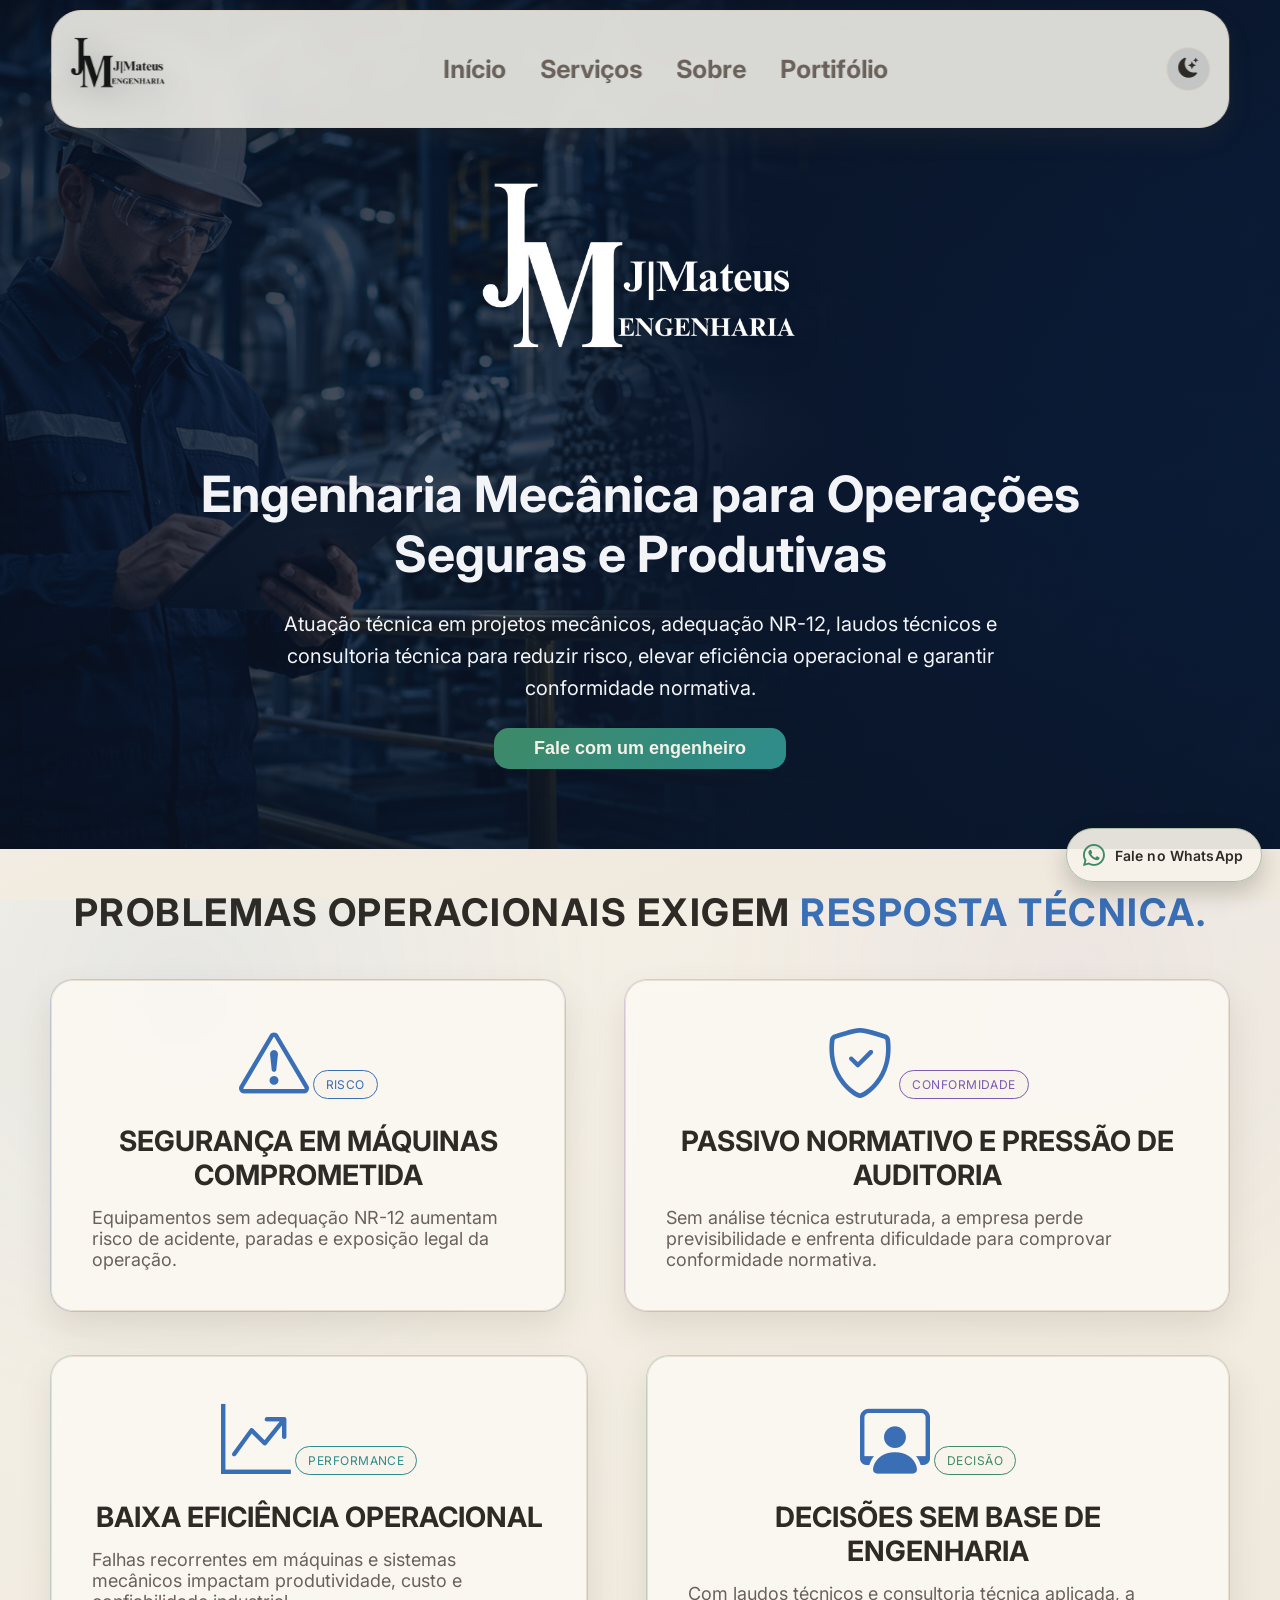
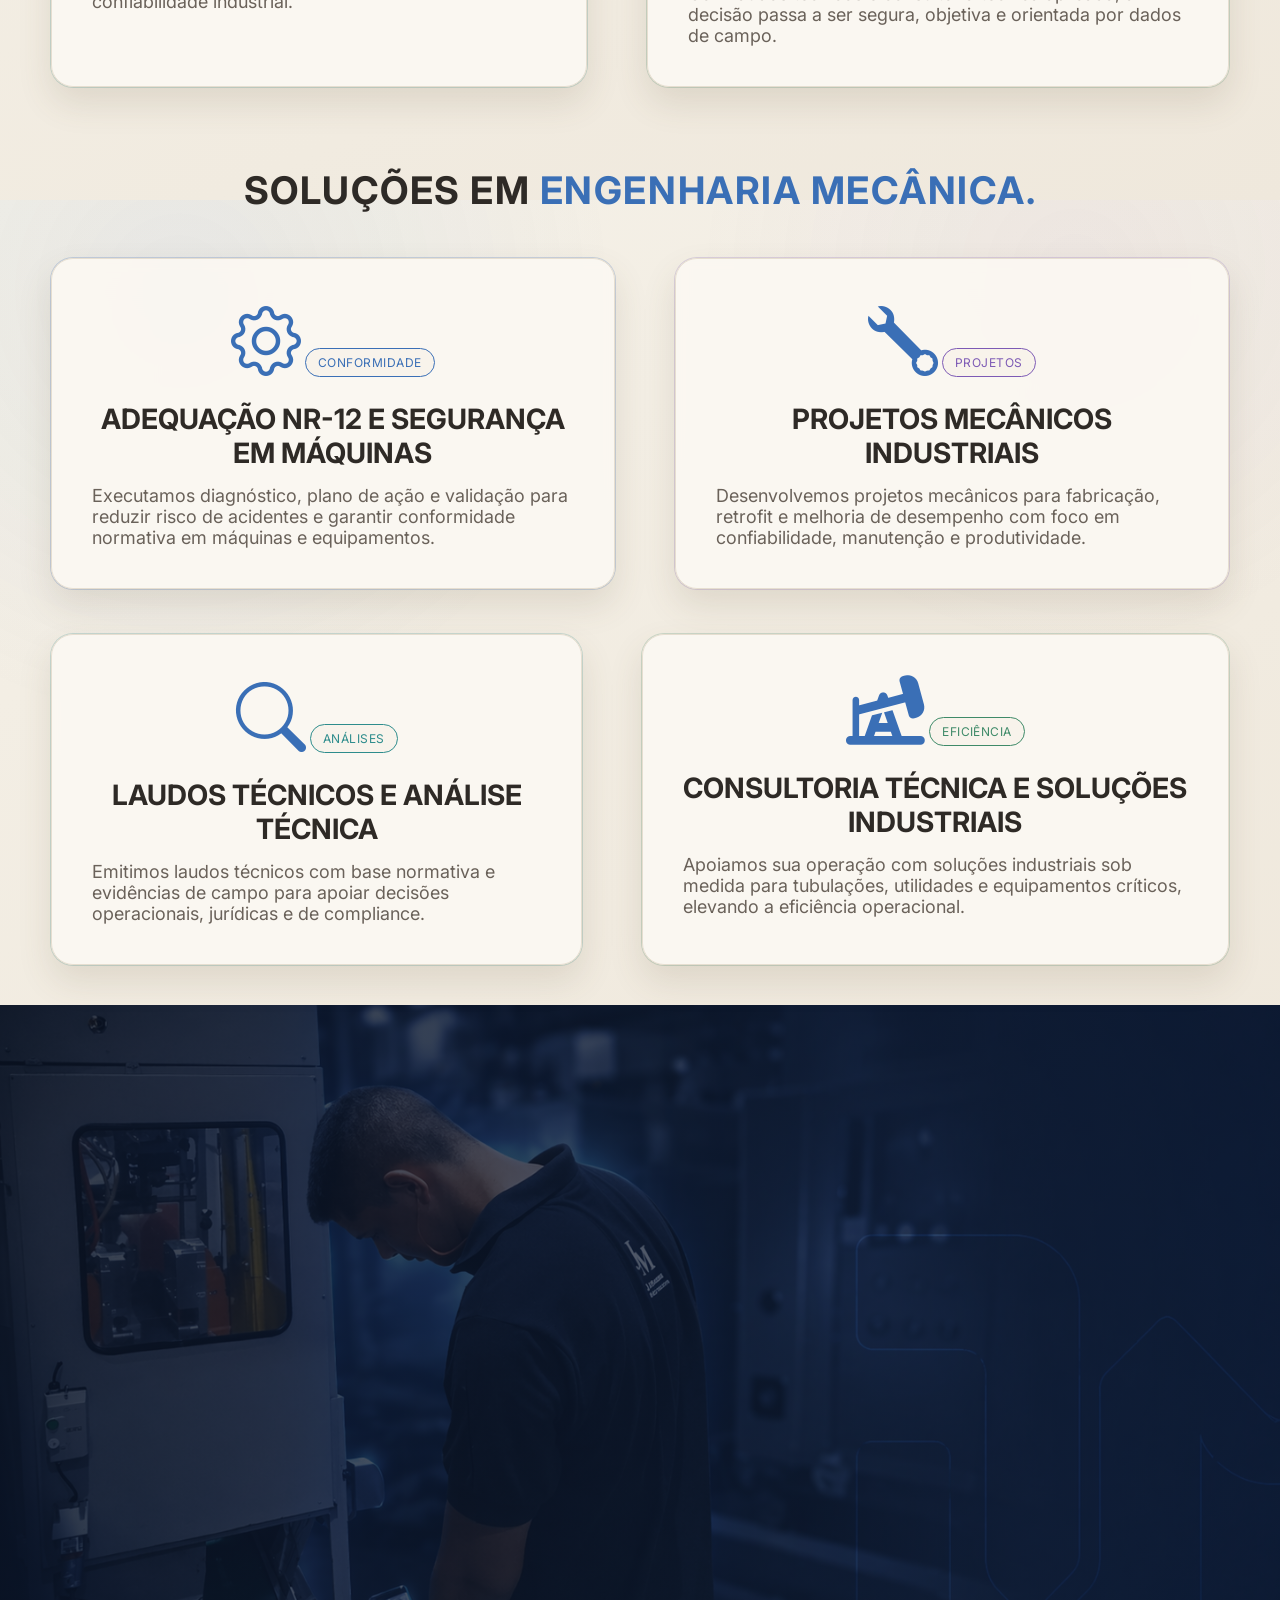
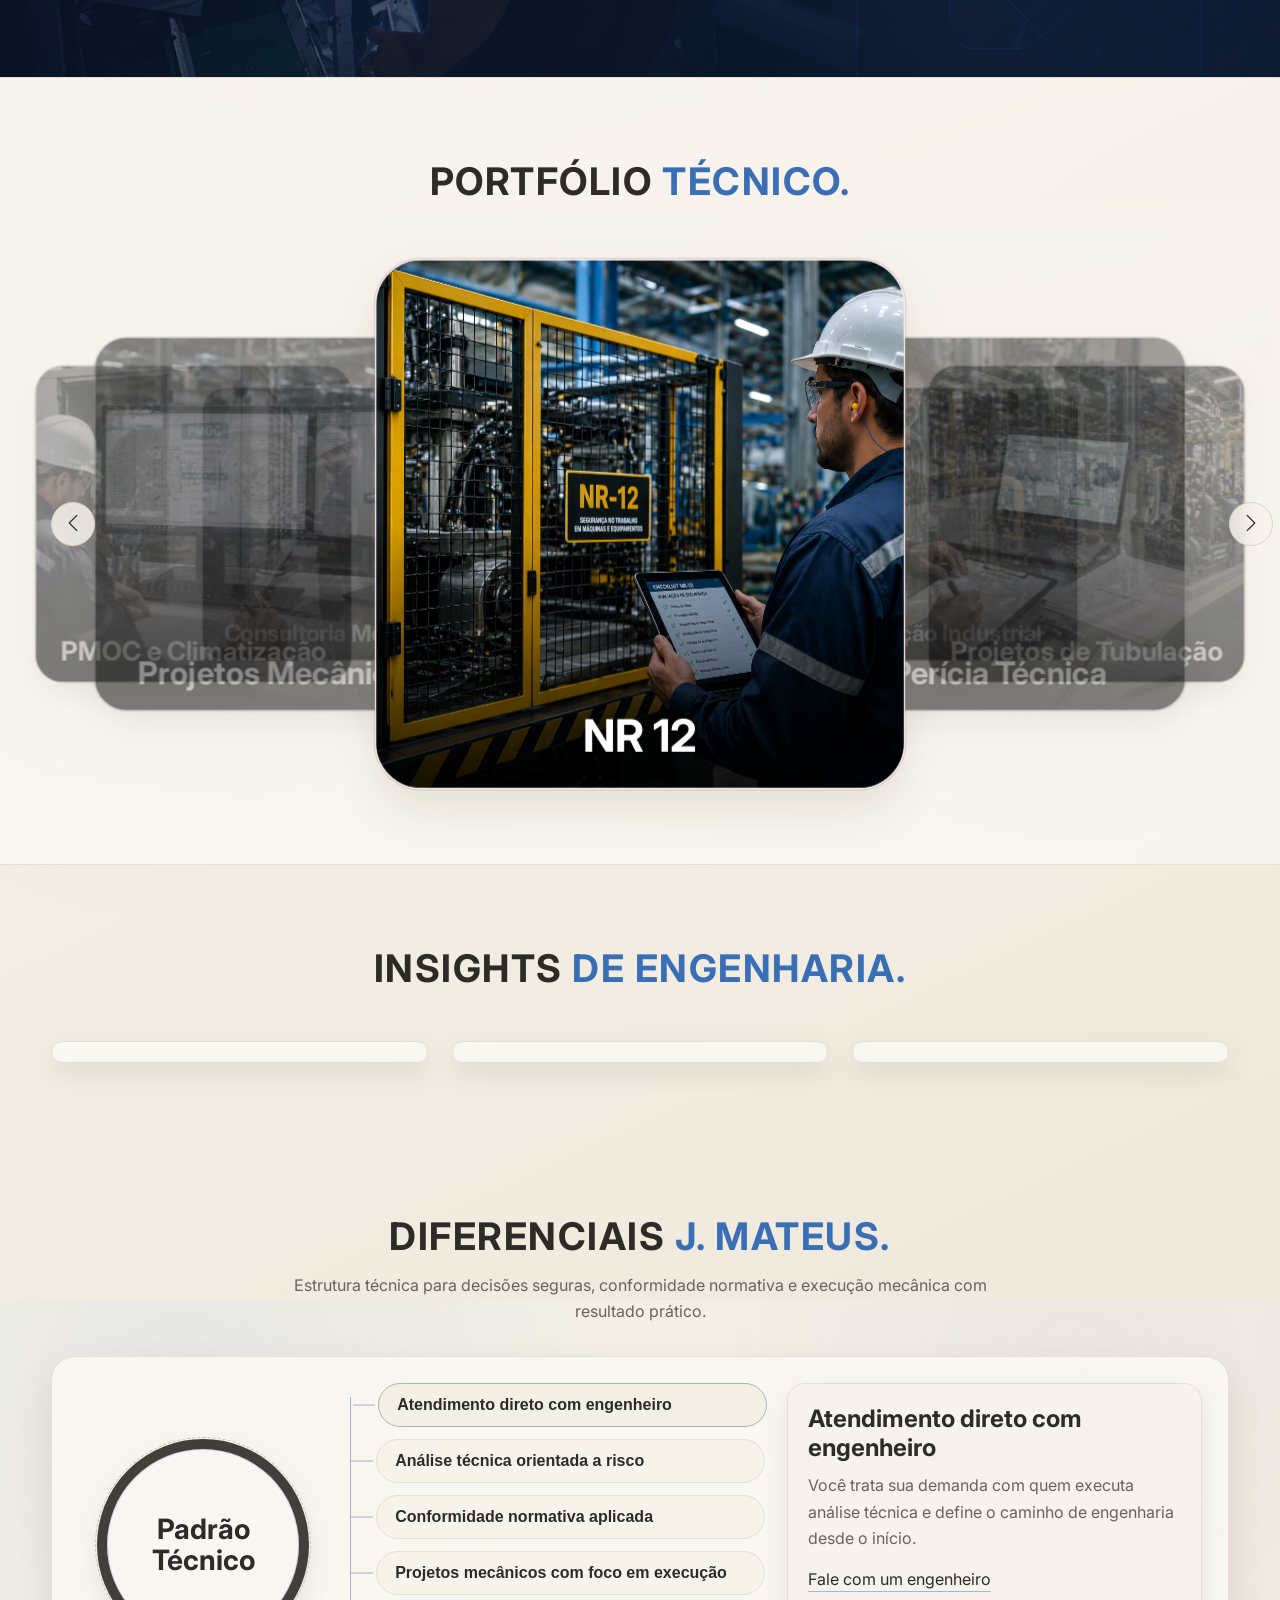
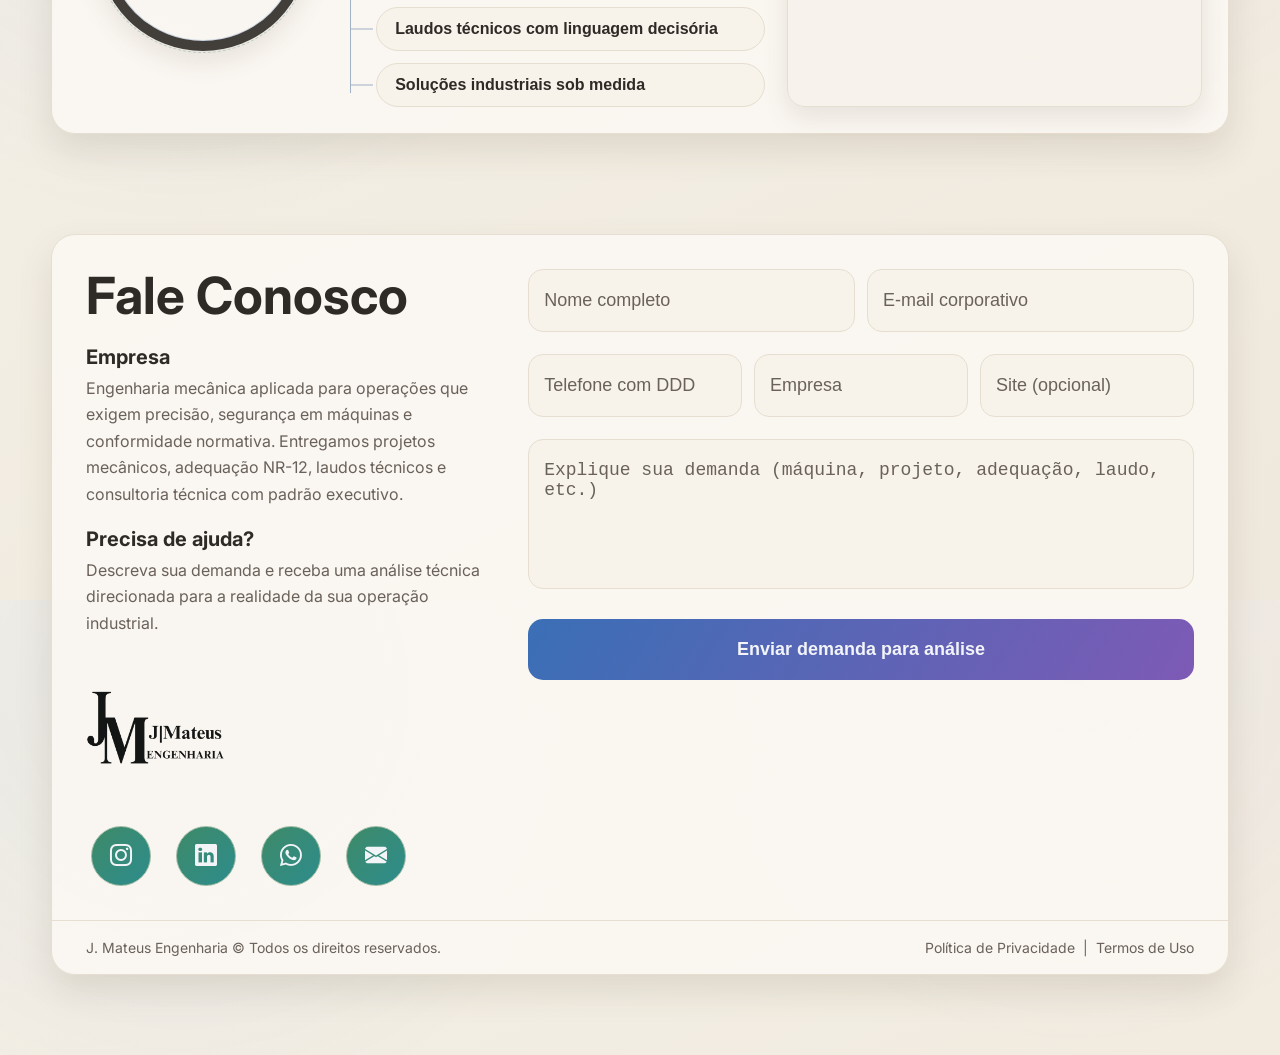
==== commit ac1a69d4: "Update the word 'Hello' to 'Goodbye' adicao do GA" ====
--- a/index.html
+++ b/index.html
@@ -1,6 +1,16 @@
 ﻿<!DOCTYPE html>
 <html lang="pt-br">
 <head>
+    <!-- Google tag (gtag.js) -->
+<script async src="https://www.googletagmanager.com/gtag/js?id=G-8CVKGHR2E0"></script>
+<script>
+  window.dataLayer = window.dataLayer || [];
+  function gtag(){dataLayer.push(arguments);}
+  gtag('js', new Date());
+
+  gtag('config', 'G-8CVKGHR2E0');
+</script>
+    
     <meta charset="UTF-8">
     <meta name="viewport" content="width=device-width, initial-scale=1.0">
     
@@ -26,8 +36,8 @@
 
 
     <link rel="stylesheet" href="style.css">
-    <title>Engenharia Mecânica, Adequação NR-12 e Laudos Técnicos | J. Mateus Engenharia</title>
-    <meta name="description" content="J. Mateus Engenharia entrega engenharia mecânica com foco em projetos mecânicos, adequação NR-12, laudos técnicos e consultoria técnica para soluções industriais seguras, eficientes e em conformidade normativa.">
+    <title>Engenharia Mecânica, Adequação NR-12 e Laudos Técnicos | J. Mateus Engenharia</title>
+    <meta name="description" content="J. Mateus Engenharia entrega engenharia mecânica com foco em projetos mecânicos, adequação NR-12, laudos técnicos e consultoria técnica para soluções industriais seguras, eficientes e em conformidade normativa.">
     <meta name="robots" content="index, follow">
     <link rel="canonical" href="https://engenheirojulio.com.br/">
 </head>
@@ -102,68 +112,68 @@
         <section class="topo-do-site" id="INICIO">
 
             <div class="interface">
-                <div class="hero-clean">
-                    <img src="images/logo_horizontal_bep-removebg-preview.png" data-logo data-theme-fixed="true" data-dark="images/logo_horizontal_bep-removebg-preview.png" data-light="images/logo_horizontal_peb-removebg-preview.png" alt="Logo da J. Mateus Engenharia" class="hero-logo">
-                    <h1>Engenharia Mecânica para Operações Seguras e Produtivas</h1>
-                    <p class="hero-subtitle">Atuação técnica em projetos mecânicos, adequação NR-12, laudos técnicos e consultoria técnica para reduzir risco, elevar eficiência operacional e garantir conformidade normativa.</p>
-                    <div class="btn-contato">
-                        <a href="#CONTATO"><button type="button">Fale com um engenheiro</button></a>
-                    </div>
-                </div>
+                <div class="hero-clean">
+                    <img src="images/logo_horizontal_bep-removebg-preview.png" data-logo data-theme-fixed="true" data-dark="images/logo_horizontal_bep-removebg-preview.png" data-light="images/logo_horizontal_peb-removebg-preview.png" alt="Logo da J. Mateus Engenharia" class="hero-logo">
+                    <h1>Engenharia Mecânica para Operações Seguras e Produtivas</h1>
+                    <p class="hero-subtitle">Atuação técnica em projetos mecânicos, adequação NR-12, laudos técnicos e consultoria técnica para reduzir risco, elevar eficiência operacional e garantir conformidade normativa.</p>
+                    <div class="btn-contato">
+                        <a href="#CONTATO"><button type="button">Fale com um engenheiro</button></a>
+                    </div>
+                </div>
 
 
             </div><!-- interface-->
             
-        </section> <!-- section topo do site-->
-
-        <section class="especialidades" id="PROBLEMAS">
-            <div class="interface">
-                <h2 class="titulo">PROBLEMAS OPERACIONAIS EXIGEM <span>RESPOSTA TÉCNICA.</span></h2>
-                <div class="flex">
-                    <div class="especialidades-box">
-                        <i class="bi bi-exclamation-triangle"></i>
-                        <span class="service-badge badge-blue">Risco</span>
-                        <h3>SEGURANÇA EM MÁQUINAS COMPROMETIDA</h3>
-                        <p>Equipamentos sem adequação NR-12 aumentam risco de acidente, paradas e exposição legal da operação.</p>
-                    </div>
-
-                    <div class="especialidades-box">
-                        <i class="bi bi-shield-check"></i>
-                        <span class="service-badge badge-purple">Conformidade</span>
-                        <h3>PASSIVO NORMATIVO E PRESSÃO DE AUDITORIA</h3>
-                        <p>Sem análise técnica estruturada, a empresa perde previsibilidade e enfrenta dificuldade para comprovar conformidade normativa.</p>
-                    </div>
-                </div>
-
-                <div class="flex">
-                    <div class="especialidades-box">
-                        <i class="bi bi-graph-up-arrow"></i>
-                        <span class="service-badge badge-cyan">Performance</span>
-                        <h3>BAIXA EFICIÊNCIA OPERACIONAL</h3>
-                        <p>Falhas recorrentes em máquinas e sistemas mecânicos impactam produtividade, custo e confiabilidade industrial.</p>
-                    </div>
-
-                    <div class="especialidades-box">
-                        <i class="bi bi-person-workspace"></i>
-                        <span class="service-badge badge-green">Decisão</span>
-                        <h3>DECISÕES SEM BASE DE ENGENHARIA</h3>
-                        <p>Com laudos técnicos e consultoria técnica aplicada, a decisão passa a ser segura, objetiva e orientada por dados de campo.</p>
-                    </div>
-                </div>
-            </div>
-        </section>
-
-        <section class="especialidades" id="SERVICOS">
-            <div class="interface">
-                <h2 class="titulo">SOLUÇÕES EM <span>ENGENHARIA MECÂNICA.</span></h2>
-                <div class="flex">
-
-                    <div class="especialidades-box">
-                        <i class="bi bi-gear"></i>
-                        <span class="service-badge badge-blue">Conformidade</span>
-                        <h3>ADEQUAÇÃO NR-12 E SEGURANÇA EM MÁQUINAS</h3>
-                        <p>Executamos diagnóstico, plano de ação e validação para reduzir risco de acidentes e garantir conformidade normativa em máquinas e equipamentos.</p>
-                    </div><!--especialidades-box-->
+        </section> <!-- section topo do site-->
+
+        <section class="especialidades" id="PROBLEMAS">
+            <div class="interface">
+                <h2 class="titulo">PROBLEMAS OPERACIONAIS EXIGEM <span>RESPOSTA TÉCNICA.</span></h2>
+                <div class="flex">
+                    <div class="especialidades-box">
+                        <i class="bi bi-exclamation-triangle"></i>
+                        <span class="service-badge badge-blue">Risco</span>
+                        <h3>SEGURANÇA EM MÁQUINAS COMPROMETIDA</h3>
+                        <p>Equipamentos sem adequação NR-12 aumentam risco de acidente, paradas e exposição legal da operação.</p>
+                    </div>
+
+                    <div class="especialidades-box">
+                        <i class="bi bi-shield-check"></i>
+                        <span class="service-badge badge-purple">Conformidade</span>
+                        <h3>PASSIVO NORMATIVO E PRESSÃO DE AUDITORIA</h3>
+                        <p>Sem análise técnica estruturada, a empresa perde previsibilidade e enfrenta dificuldade para comprovar conformidade normativa.</p>
+                    </div>
+                </div>
+
+                <div class="flex">
+                    <div class="especialidades-box">
+                        <i class="bi bi-graph-up-arrow"></i>
+                        <span class="service-badge badge-cyan">Performance</span>
+                        <h3>BAIXA EFICIÊNCIA OPERACIONAL</h3>
+                        <p>Falhas recorrentes em máquinas e sistemas mecânicos impactam produtividade, custo e confiabilidade industrial.</p>
+                    </div>
+
+                    <div class="especialidades-box">
+                        <i class="bi bi-person-workspace"></i>
+                        <span class="service-badge badge-green">Decisão</span>
+                        <h3>DECISÕES SEM BASE DE ENGENHARIA</h3>
+                        <p>Com laudos técnicos e consultoria técnica aplicada, a decisão passa a ser segura, objetiva e orientada por dados de campo.</p>
+                    </div>
+                </div>
+            </div>
+        </section>
+
+        <section class="especialidades" id="SERVICOS">
+            <div class="interface">
+                <h2 class="titulo">SOLUÇÕES EM <span>ENGENHARIA MECÂNICA.</span></h2>
+                <div class="flex">
+
+                    <div class="especialidades-box">
+                        <i class="bi bi-gear"></i>
+                        <span class="service-badge badge-blue">Conformidade</span>
+                        <h3>ADEQUAÇÃO NR-12 E SEGURANÇA EM MÁQUINAS</h3>
+                        <p>Executamos diagnóstico, plano de ação e validação para reduzir risco de acidentes e garantir conformidade normativa em máquinas e equipamentos.</p>
+                    </div><!--especialidades-box-->
 
                     
                     <!-- <div class="especialidades-box">
@@ -172,31 +182,31 @@
                         <p>Ofereço serviços para garantir que caldeiras, vasos de pressão e tubulações estejam em conformidade com as normas de segurança, prevenindo riscos e acidentes.</p>
                     </div>especialidades-box -->
 
-                    <div class="especialidades-box">
-                        <i class="bi bi-wrench"></i>
-                        <span class="service-badge badge-purple">Projetos</span>
-                        <h3>PROJETOS MECÂNICOS INDUSTRIAIS</h3>
-                        <p>Desenvolvemos projetos mecânicos para fabricação, retrofit e melhoria de desempenho com foco em confiabilidade, manutenção e produtividade.</p>
-                    </div><!--especialidades-box-->
+                    <div class="especialidades-box">
+                        <i class="bi bi-wrench"></i>
+                        <span class="service-badge badge-purple">Projetos</span>
+                        <h3>PROJETOS MECÂNICOS INDUSTRIAIS</h3>
+                        <p>Desenvolvemos projetos mecânicos para fabricação, retrofit e melhoria de desempenho com foco em confiabilidade, manutenção e produtividade.</p>
+                    </div><!--especialidades-box-->
 
                 </div><!--flex-->
 
 
                 <div class="flex">
-                    <div class="especialidades-box">
-                        <i class="bi bi-search"></i>
-                        <span class="service-badge badge-cyan">Análises</span>
-                        <h3>LAUDOS TÉCNICOS E ANÁLISE TÉCNICA</h3>
-                        <p>Emitimos laudos técnicos com base normativa e evidências de campo para apoiar decisões operacionais, jurídicas e de compliance.</p>
-                    </div><!--especialidades-box-->
-
-                    <div class="especialidades-box">
-                        <!-- <i class="fa-solid fa-pipe"></i> -->
-                        <i class="fa-solid fa-oil-well"></i>
-                        <span class="service-badge badge-green">Eficiência</span>
-                        <h3>CONSULTORIA TÉCNICA E SOLUÇÕES INDUSTRIAIS</h3>
-                        <p>Apoiamos sua operação com soluções industriais sob medida para tubulações, utilidades e equipamentos críticos, elevando a eficiência operacional.</p>
-                    </div>
+                    <div class="especialidades-box">
+                        <i class="bi bi-search"></i>
+                        <span class="service-badge badge-cyan">Análises</span>
+                        <h3>LAUDOS TÉCNICOS E ANÁLISE TÉCNICA</h3>
+                        <p>Emitimos laudos técnicos com base normativa e evidências de campo para apoiar decisões operacionais, jurídicas e de compliance.</p>
+                    </div><!--especialidades-box-->
+
+                    <div class="especialidades-box">
+                        <!-- <i class="fa-solid fa-pipe"></i> -->
+                        <i class="fa-solid fa-oil-well"></i>
+                        <span class="service-badge badge-green">Eficiência</span>
+                        <h3>CONSULTORIA TÉCNICA E SOLUÇÕES INDUSTRIAIS</h3>
+                        <p>Apoiamos sua operação com soluções industriais sob medida para tubulações, utilidades e equipamentos críticos, elevando a eficiência operacional.</p>
+                    </div>
 
                 </div><!--flex-->
 
@@ -209,10 +219,10 @@
         <section class="sobre" id="SOBRE">
             <div class="interface">
                 <div class="flex">
-                    <div class="txt-sobre">
-                        <h2 class="fade-in-up">AUTORIDADE TÉCNICA EM ENGENHARIA MECÂNICA</h2>
-                        <P class="fade-in-up">A <span class="empresa">J. Mateus Engenharia</span> atua com método técnico, precisão de execução e leitura prática do chão de fábrica. Conduzimos projetos mecânicos, adequação NR-12, laudos técnicos e consultoria técnica com foco em segurança em máquinas, conformidade normativa e desempenho industrial. Cada entrega é construída para resolver problema real de operação, com rastreabilidade técnica e comunicação objetiva para decisão rápida.
-                        </p>
+                    <div class="txt-sobre">
+                        <h2 class="fade-in-up">AUTORIDADE TÉCNICA EM ENGENHARIA MECÂNICA</h2>
+                        <P class="fade-in-up">A <span class="empresa">J. Mateus Engenharia</span> atua com método técnico, precisão de execução e leitura prática do chão de fábrica. Conduzimos projetos mecânicos, adequação NR-12, laudos técnicos e consultoria técnica com foco em segurança em máquinas, conformidade normativa e desempenho industrial. Cada entrega é construída para resolver problema real de operação, com rastreabilidade técnica e comunicação objetiva para decisão rápida.
+                        </p>
                         <div class="btn-social fade-in-up">
                             <a href="https://www.instagram.com/jmateusengenharia/"><button><i class="bi bi-instagram"></i></button></a>
                             <a href="https://www.linkedin.com/company/j-mateus-engenharia/"><button><i class="bi bi-linkedin"></i></i></button></a>
@@ -225,10 +235,10 @@
             </div><!-- interfacec -->
         </section><!-- sobre -->
 
-        <section class="portifolio" id="PORTIFOLIO">
-            <div class="interface">
-                <h2 class="titulo">PORTFÓLIO <span>TÉCNICO.</span></h2>
-                <div class="portfolio-selector" id="portfolioSelector" tabindex="0" aria-label="Carrossel de soluções industriais em destaque">
+        <section class="portifolio" id="PORTIFOLIO">
+            <div class="interface">
+                <h2 class="titulo">PORTFÓLIO <span>TÉCNICO.</span></h2>
+                <div class="portfolio-selector" id="portfolioSelector" tabindex="0" aria-label="Carrossel de soluções industriais em destaque">
                     <button class="portfolio-control" type="button" data-dir="prev" aria-label="Serviço anterior">
                         <i class="bi bi-chevron-left"></i>
                     </button>
@@ -263,9 +273,9 @@
             </div><!--interface-->
         </section><!--portifolio-->
 
-        <section class="instagram-preview" id="INSTAGRAM">
-            <div class="interface">
-                <h2 class="titulo">INSIGHTS <span>DE ENGENHARIA.</span></h2>
+        <section class="instagram-preview" id="INSTAGRAM">
+            <div class="interface">
+                <h2 class="titulo">INSIGHTS <span>DE ENGENHARIA.</span></h2>
                 <div class="instagram-embeds">
                     <div class="instagram-embed-item">
                         <blockquote class="instagram-media" data-instgrm-permalink="https://www.instagram.com/p/DP9mNCOD5l8/" data-instgrm-version="14"></blockquote>
@@ -280,65 +290,65 @@
             </div>
         </section>
 
-        <section class="atuacao-tecnica" id="ATUACAO">
-            <div class="interface">
-                <h2 class="titulo">DIFERENCIAIS <span>J. MATEUS.</span></h2>
-                <p class="atuacao-subtitulo">Estrutura técnica para decisões seguras, conformidade normativa e execução mecânica com resultado prático.</p>
+        <section class="atuacao-tecnica" id="ATUACAO">
+            <div class="interface">
+                <h2 class="titulo">DIFERENCIAIS <span>J. MATEUS.</span></h2>
+                <p class="atuacao-subtitulo">Estrutura técnica para decisões seguras, conformidade normativa e execução mecânica com resultado prático.</p>
 
                 <div class="atuacao-wrap">
-                    <div class="atuacao-core" aria-hidden="true">
-                        <div class="atuacao-core-ring">
-                            <span>Padrão<br>Técnico</span>
-                        </div>
-                    </div>
-
-                    <div class="atuacao-lista" role="listbox" aria-label="Diferenciais técnicos">
-                        <button class="atuacao-item is-active" type="button"
-                            data-titulo="Atendimento direto com engenheiro"
-                            data-texto="Você trata sua demanda com quem executa análise técnica e define o caminho de engenharia desde o início."
-                            data-link="#CONTATO">
-                            Atendimento direto com engenheiro
-                        </button>
-                        <button class="atuacao-item" type="button"
-                            data-titulo="Análise técnica orientada a risco"
-                            data-texto="Priorizamos criticidade operacional para atuar primeiro no que mais impacta segurança em máquinas e continuidade da produção."
-                            data-link="#CONTATO">
-                            Análise técnica orientada a risco
-                        </button>
-                        <button class="atuacao-item" type="button"
-                            data-titulo="Conformidade normativa aplicada"
-                            data-texto="Adequação NR-12 e laudos técnicos conduzidos para atender requisito legal com viabilidade real de execução."
-                            data-link="#CONTATO">
-                            Conformidade normativa aplicada
-                        </button>
-                        <button class="atuacao-item" type="button"
-                            data-titulo="Projetos mecânicos com foco em execução"
-                            data-texto="Projetos mecânicos pensados para fabricação, montagem e manutenção, reduzindo retrabalho e incerteza de campo."
-                            data-link="#CONTATO">
-                            Projetos mecânicos com foco em execução
-                        </button>
-                        <button class="atuacao-item" type="button"
-                            data-titulo="Laudos técnicos com linguagem decisória"
-                            data-texto="Documentos técnicos claros, defensáveis e objetivos para sustentar decisões de gestão, auditoria e conformidade."
-                            data-link="#CONTATO">
-                            Laudos técnicos com linguagem decisória
-                        </button>
-                        <button class="atuacao-item" type="button"
-                            data-titulo="Soluções industriais sob medida"
-                            data-texto="Consultoria técnica para adaptar cada solução ao contexto operacional da sua planta, sem resposta genérica."
-                            data-link="#CONTATO">
-                            Soluções industriais sob medida
-                        </button>
-                    </div>
-
-                    <article class="atuacao-descricao" id="atuacaoDescricao" aria-live="polite">
-                        <h3 id="atuacaoTitulo">Atendimento direto com engenheiro</h3>
-                        <p id="atuacaoTexto">Você trata sua demanda com quem executa análise técnica e define o caminho de engenharia desde o início.</p>
-                        <a id="atuacaoLink" href="#CONTATO">Fale com um engenheiro</a>
-                    </article>
-                </div>
-            </div>
-        </section>
+                    <div class="atuacao-core" aria-hidden="true">
+                        <div class="atuacao-core-ring">
+                            <span>Padrão<br>Técnico</span>
+                        </div>
+                    </div>
+
+                    <div class="atuacao-lista" role="listbox" aria-label="Diferenciais técnicos">
+                        <button class="atuacao-item is-active" type="button"
+                            data-titulo="Atendimento direto com engenheiro"
+                            data-texto="Você trata sua demanda com quem executa análise técnica e define o caminho de engenharia desde o início."
+                            data-link="#CONTATO">
+                            Atendimento direto com engenheiro
+                        </button>
+                        <button class="atuacao-item" type="button"
+                            data-titulo="Análise técnica orientada a risco"
+                            data-texto="Priorizamos criticidade operacional para atuar primeiro no que mais impacta segurança em máquinas e continuidade da produção."
+                            data-link="#CONTATO">
+                            Análise técnica orientada a risco
+                        </button>
+                        <button class="atuacao-item" type="button"
+                            data-titulo="Conformidade normativa aplicada"
+                            data-texto="Adequação NR-12 e laudos técnicos conduzidos para atender requisito legal com viabilidade real de execução."
+                            data-link="#CONTATO">
+                            Conformidade normativa aplicada
+                        </button>
+                        <button class="atuacao-item" type="button"
+                            data-titulo="Projetos mecânicos com foco em execução"
+                            data-texto="Projetos mecânicos pensados para fabricação, montagem e manutenção, reduzindo retrabalho e incerteza de campo."
+                            data-link="#CONTATO">
+                            Projetos mecânicos com foco em execução
+                        </button>
+                        <button class="atuacao-item" type="button"
+                            data-titulo="Laudos técnicos com linguagem decisória"
+                            data-texto="Documentos técnicos claros, defensáveis e objetivos para sustentar decisões de gestão, auditoria e conformidade."
+                            data-link="#CONTATO">
+                            Laudos técnicos com linguagem decisória
+                        </button>
+                        <button class="atuacao-item" type="button"
+                            data-titulo="Soluções industriais sob medida"
+                            data-texto="Consultoria técnica para adaptar cada solução ao contexto operacional da sua planta, sem resposta genérica."
+                            data-link="#CONTATO">
+                            Soluções industriais sob medida
+                        </button>
+                    </div>
+
+                    <article class="atuacao-descricao" id="atuacaoDescricao" aria-live="polite">
+                        <h3 id="atuacaoTitulo">Atendimento direto com engenheiro</h3>
+                        <p id="atuacaoTexto">Você trata sua demanda com quem executa análise técnica e define o caminho de engenharia desde o início.</p>
+                        <a id="atuacaoLink" href="#CONTATO">Fale com um engenheiro</a>
+                    </article>
+                </div>
+            </div>
+        </section>
 
 
         <section class="contato-final" id="CONTATO">
@@ -348,15 +358,15 @@
                         <aside class="contato-info">
                             <h2>Fale Conosco</h2>
 
-                            <div class="contato-bloco">
-                                <h3>Empresa</h3>
-                                <p>Engenharia mecânica aplicada para operações que exigem precisão, segurança em máquinas e conformidade normativa. Entregamos projetos mecânicos, adequação NR-12, laudos técnicos e consultoria técnica com padrão executivo.</p>
-                            </div>
-
-                            <div class="contato-bloco">
-                                <h3>Precisa de ajuda?</h3>
-                                <p>Descreva sua demanda e receba uma análise técnica direcionada para a realidade da sua operação industrial.</p>
-                            </div>
+                            <div class="contato-bloco">
+                                <h3>Empresa</h3>
+                                <p>Engenharia mecânica aplicada para operações que exigem precisão, segurança em máquinas e conformidade normativa. Entregamos projetos mecânicos, adequação NR-12, laudos técnicos e consultoria técnica com padrão executivo.</p>
+                            </div>
+
+                            <div class="contato-bloco">
+                                <h3>Precisa de ajuda?</h3>
+                                <p>Descreva sua demanda e receba uma análise técnica direcionada para a realidade da sua operação industrial.</p>
+                            </div>
 
                             <div class="contato-logo">
                                 <img src="images/logo_horizontal_bep-removebg-preview.png" data-logo data-dark="images/logo_horizontal_bep-removebg-preview.png" data-light="images/logo_horizontal_peb-removebg-preview.png" alt="Logo J. Mateus Engenharia" width="140">
@@ -372,24 +382,24 @@
 
                         <div class="contato-form-wrap">
                             <form action="https://formsubmit.co/juliodev555@gmail.com" method="POST" class="contato-form">
-                                <div class="contato-row contato-row-2">
-                                    <input type="text" name="nome" placeholder="Nome completo" required>
-                                    <input type="email" name="email" placeholder="E-mail corporativo" required>
-                                </div>
-
-                                <div class="contato-row contato-row-3">
-                                    <input type="text" name="telefone" placeholder="Telefone com DDD">
-                                    <input type="text" name="empresa" placeholder="Empresa">
-                                    <input type="url" name="site" placeholder="Site (opcional)">
-                                </div>
-
-                                <div class="contato-row">
-                                    <textarea name="mensagem" placeholder="Explique sua demanda (máquina, projeto, adequação, laudo, etc.)" required></textarea>
-                                </div>
-
-                                <div class="btn-enviar contato-submit">
-                                    <input type="submit" value="Enviar demanda para análise">
-                                </div>
+                                <div class="contato-row contato-row-2">
+                                    <input type="text" name="nome" placeholder="Nome completo" required>
+                                    <input type="email" name="email" placeholder="E-mail corporativo" required>
+                                </div>
+
+                                <div class="contato-row contato-row-3">
+                                    <input type="text" name="telefone" placeholder="Telefone com DDD">
+                                    <input type="text" name="empresa" placeholder="Empresa">
+                                    <input type="url" name="site" placeholder="Site (opcional)">
+                                </div>
+
+                                <div class="contato-row">
+                                    <textarea name="mensagem" placeholder="Explique sua demanda (máquina, projeto, adequação, laudo, etc.)" required></textarea>
+                                </div>
+
+                                <div class="btn-enviar contato-submit">
+                                    <input type="submit" value="Enviar demanda para análise">
+                                </div>
                             </form>
                         </div>
                     </div>
@@ -432,12 +442,12 @@
                 document.body.classList.toggle("theme-light", isLight);
                 document.body.classList.toggle("theme-dark", !isLight);
 
-                themedLogos.forEach((logo) => {
-                    if (logo.hasAttribute("data-theme-fixed")) return;
-                    const darkSrc = logo.getAttribute("data-dark");
-                    const lightSrc = logo.getAttribute("data-light");
-                    logo.src = isLight ? (lightSrc || darkSrc) : darkSrc;
-                });
+                themedLogos.forEach((logo) => {
+                    if (logo.hasAttribute("data-theme-fixed")) return;
+                    const darkSrc = logo.getAttribute("data-dark");
+                    const lightSrc = logo.getAttribute("data-light");
+                    logo.src = isLight ? (lightSrc || darkSrc) : darkSrc;
+                });
 
                 if (siteFavicon) {
                     siteFavicon.href = isLight
